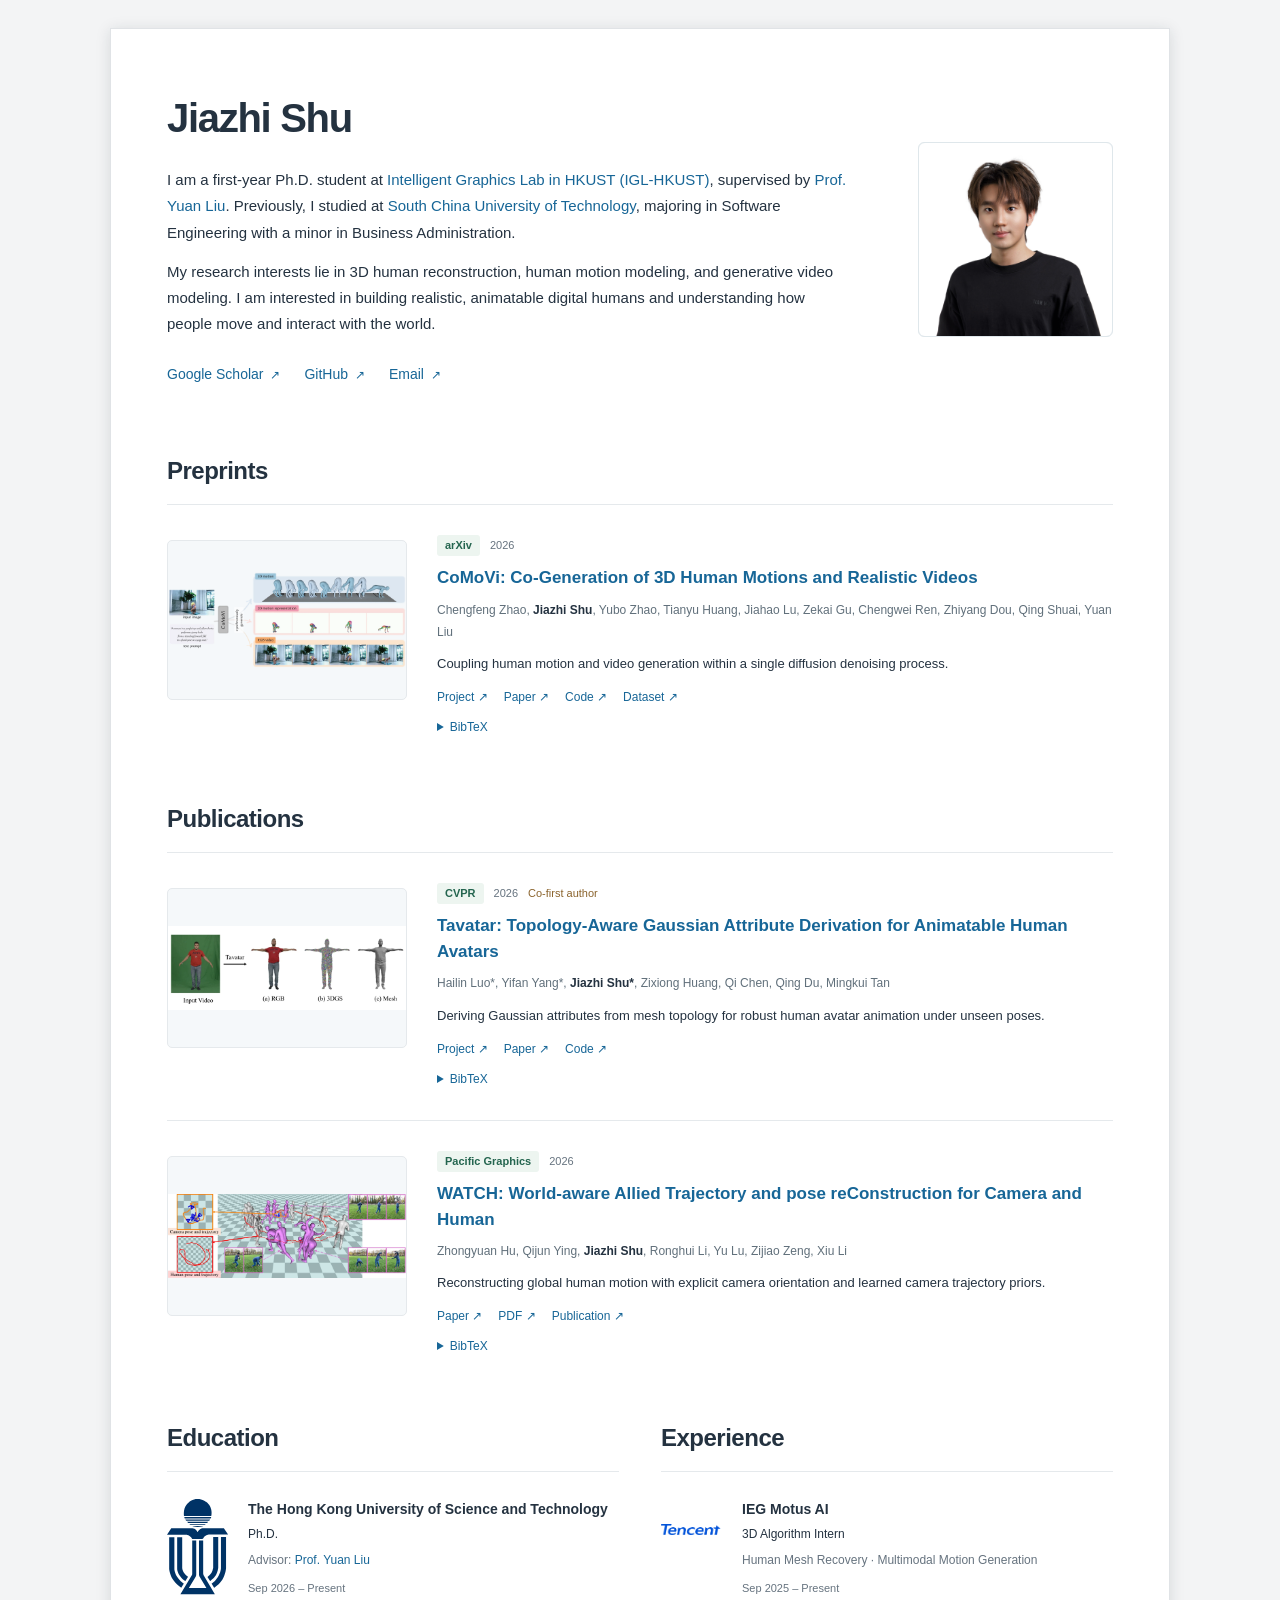
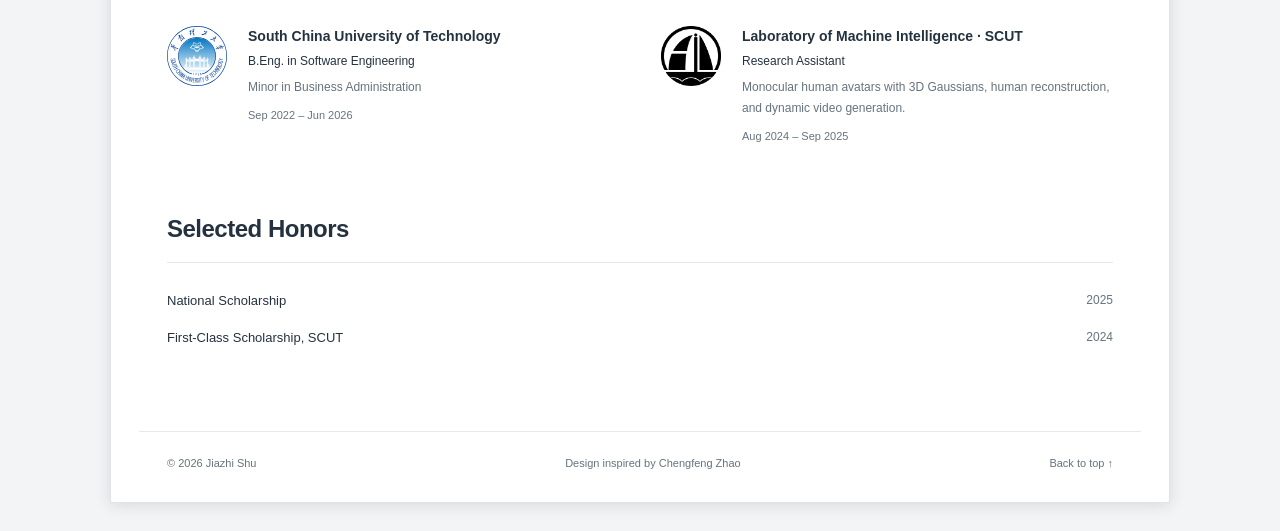
==== index.html @ 57974f41 "Update homepage portrait photo" ====
<!doctype html>
<html lang="en">
<head>
  <meta charset="utf-8">
  <meta name="viewport" content="width=device-width, initial-scale=1">
  <meta name="description" content="Jiazhi Shu (束嘉贽), HKUST. Research in human motion, video generation, and 3D computer vision.">
  <meta name="theme-color" content="#ffffff">
  <title>Jiazhi Shu</title>
  <link rel="icon" href="assets/portrait-hover.jpg?v=mouse-icon" type="image/jpeg">
  <link rel="stylesheet" href="style.css?v=paper-layout-20261015">
  <script src="script.js" defer></script>
</head>
<body>
  <a class="skip-link" href="#main">Skip to content</a>
  <div class="page-sheet">
  <main id="main">
    <section class="intro" id="about" aria-labelledby="name">
      <div class="intro-copy">
        <h1 id="name">Jiazhi Shu</h1>
        <p class="bio">I am a first-year Ph.D. student at <a href="https://liuyuan-pal.github.io/lab.html">Intelligent Graphics Lab in HKUST (IGL-HKUST)</a>, supervised by <a href="https://liuyuan-pal.github.io/">Prof. Yuan Liu</a>. Previously, I studied at <a href="https://www.scut.edu.cn/en/">South China University of Technology</a>, majoring in Software Engineering with a minor in Business Administration.</p>
        <p class="bio">My research interests lie in 3D human reconstruction, human motion modeling, and generative video modeling. I am interested in building realistic, animatable digital humans and understanding how people move and interact with the world.</p>
        <div class="profile-links" aria-label="Academic profiles">
          <a href="https://scholar.google.com/citations?user=lTIbQMkAAAAJ&amp;hl=en">Google Scholar <span aria-hidden="true">↗</span></a>
          <a href="https://github.com/JiazhiShu">GitHub <span aria-hidden="true">↗</span></a>
          <a href="mailto:jshuag@connect.ust.hk">Email <span aria-hidden="true">↗</span></a>
        </div>
      </div>
      <div class="portrait" style="aspect-ratio:1/1"><img src="assets/jiazhishu.jpg?v=20261019" alt="Portrait of Jiazhi Shu" width="1024" height="1024"></div>
    </section>
    <section class="research" id="preprints" aria-labelledby="preprints-title">
      <div class="section-heading"><h2 id="preprints-title">Preprints</h2></div>
      <article class="paper">
        <a class="paper-image" href="https://igl-hkust.github.io/CoMoVi/" aria-label="CoMoVi project page"><img src="assets/comovi.webp" alt="CoMoVi overview of co-generated human motions and realistic videos" width="640" height="400" loading="lazy"></a>
        <div class="paper-info">
          <div class="paper-meta"><span class="venue">arXiv</span><span>2026</span></div>
          <h3><a href="https://igl-hkust.github.io/CoMoVi/">CoMoVi: Co-Generation of 3D Human Motions and Realistic Videos</a></h3>
          <p class="authors">Chengfeng Zhao, <strong>Jiazhi Shu</strong>, Yubo Zhao, Tianyu Huang, Jiahao Lu, Zekai Gu, Chengwei Ren, Zhiyang Dou, Qing Shuai, Yuan Liu</p>
          <p class="paper-description">Coupling human motion and video generation within a single diffusion denoising process.</p>
          <div class="paper-links"><a href="https://igl-hkust.github.io/CoMoVi/">Project ↗</a><a href="https://arxiv.org/abs/2601.10632">Paper ↗</a><a href="https://github.com/IGL-HKUST/CoMoVi">Code ↗</a><a href="https://huggingface.co/datasets/AfterJourney/CoMoVi-Dataset">Dataset ↗</a></div>
          <details class="citation"><summary>BibTeX</summary><div class="citation-body"><button type="button" class="copy-citation">Copy citation</button><pre>@article{zhao2026comovi,
  title={CoMoVi: Co-Generation of 3D Human Motions and Realistic Videos},
  author={Zhao, Chengfeng and Shu, Jiazhi and Zhao, Yubo and Huang, Tianyu and Lu, Jiahao and Gu, Zekai and Ren, Chengwei and Dou, Zhiyang and Shuai, Qing and Liu, Yuan},
  journal={arXiv preprint arXiv:2601.10632},
  year={2026}
}</pre></div></details>
        </div>
      </article>
      <!-- Add future preprints, including Mobius, here once publication details are ready. -->
    </section>
    <section class="research" id="research" aria-labelledby="publications-title">
      <div class="section-heading"><h2 id="publications-title">Publications</h2></div>
      <article class="paper">
        <a class="paper-image" href="https://hailin545.github.io/tavatar/" aria-label="Tavatar project page"><img src="assets/tavatar.webp" alt="Tavatar animatable human avatars reconstructed from monocular video" width="640" height="400" loading="lazy"></a>
        <div class="paper-info">
          <div class="paper-meta"><span class="venue">CVPR</span><span>2026</span><span class="contribution">Co-first author</span></div>
          <h3><a href="https://hailin545.github.io/tavatar/">Tavatar: Topology-Aware Gaussian Attribute Derivation for Animatable Human Avatars</a></h3>
          <p class="authors">Hailin Luo*, Yifan Yang*, <strong>Jiazhi Shu*</strong>, Zixiong Huang, Qi Chen, Qing Du, Mingkui Tan</p>
          <p class="paper-description">Deriving Gaussian attributes from mesh topology for robust human avatar animation under unseen poses.</p>
          <div class="paper-links"><a href="https://hailin545.github.io/tavatar/">Project ↗</a><a href="https://openaccess.thecvf.com/content/CVPR2026/papers/Luo_Tavatar_Topology-Aware_Gaussian_Attribute_Derivation_for_Animatable_Human_Avatars_CVPR_2026_paper.pdf">Paper ↗</a><a href="https://github.com/hailin545/tavatar-code">Code ↗</a></div>
          <details class="citation"><summary>BibTeX</summary><div class="citation-body"><button type="button" class="copy-citation">Copy citation</button><pre>@inproceedings{luo2026tavatar,
  title={Tavatar: Topology-Aware Gaussian Attribute Derivation for Animatable Human Avatars},
  author={Luo, Hailin and Yang, Yifan and Shu, Jiazhi and Huang, Zixiong and Chen, Qi and Du, Qing and Tan, Mingkui},
  booktitle={Proceedings of the IEEE/CVF Conference on Computer Vision and Pattern Recognition},
  year={2026}
}</pre></div></details>
        </div>
      </article>
      <article class="paper">
        <a class="paper-image" href="https://arxiv.org/abs/2509.04600" aria-label="Read WATCH"><img src="assets/watch.webp" alt="WATCH reconstruction of camera trajectories and human motion in world coordinates" width="640" height="400" loading="lazy"></a>
        <div class="paper-info">
          <div class="paper-meta"><span class="venue">Pacific Graphics</span><span>2026</span></div>
          <h3><a href="https://arxiv.org/abs/2509.04600">WATCH: World-aware Allied Trajectory and pose reConstruction for Camera and Human</a></h3>
          <p class="authors">Zhongyuan Hu, Qijun Ying, <strong>Jiazhi Shu</strong>, Ronghui Li, Yu Lu, Zijiao Zeng, Xiu Li</p>
          <p class="paper-description">Reconstructing global human motion with explicit camera orientation and learned camera trajectory priors.</p>
          <div class="paper-links"><a href="https://arxiv.org/abs/2509.04600">Paper ↗</a><a href="https://arxiv.org/pdf/2509.04600">PDF ↗</a><a href="https://doi.org/10.2312/pg.20261036">Publication ↗</a></div>
          <details class="citation"><summary>BibTeX</summary><div class="citation-body"><button type="button" class="copy-citation">Copy citation</button><pre>@inproceedings{hu2026watch,
  title={WATCH: World-aware Allied Trajectory and pose reConstruction for Camera and Human},
  author={Hu, Zhongyuan and Ying, Qijun and Shu, Jiazhi and Li, Ronghui and Lu, Yu and Zeng, Zijiao and Li, Xiu},
  booktitle={Pacific Graphics 2026 - Conference Papers and Posters},
  year={2026},
  publisher={The Eurographics Association},
  doi={10.2312/pg.20261036}
}</pre></div></details>
        </div>
      </article>
    </section>
    <div class="background-grid">
    <section class="cv-section" id="education" aria-labelledby="education-title">
      <div class="section-heading"><h2 id="education-title">Education</h2></div>
      <div class="entry entry-with-logo"><img class="organization-logo" src="assets/hkust-emblem.svg" alt="HKUST"><div><h3>The Hong Kong University of Science and Technology</h3><p>Ph.D.</p><p class="entry-detail">Advisor: <a href="https://liuyuan-pal.github.io/">Prof. Yuan Liu</a></p></div><span class="date">Sep 2026 – Present</span></div>
      <div class="entry entry-with-logo"><img class="organization-logo" src="assets/scut.svg" alt="South China University of Technology"><div><h3>South China University of Technology</h3><p>B.Eng. in Software Engineering</p><p class="entry-detail">Minor in Business Administration</p></div><span class="date">Sep 2022 – Jun 2026</span></div>
    </section>
    <section class="cv-section" id="experience" aria-labelledby="experience-title">
      <div class="section-heading"><h2 id="experience-title">Experience</h2></div>
      <div class="entry entry-with-logo"><img class="organization-logo tencent-logo" src="assets/tencent.png" alt="Tencent"><div><h3>IEG Motus AI</h3><p>3D Algorithm Intern</p><p class="entry-detail">Human Mesh Recovery · Multimodal Motion Generation</p></div><span class="date">Sep 2025 – Present</span></div>
      <div class="entry entry-with-logo"><img class="organization-logo" src="assets/smil.png" alt="SCUT Machine Intelligence Laboratory"><div><h3>Laboratory of Machine Intelligence · SCUT</h3><p>Research Assistant</p><p class="entry-detail">Monocular human avatars with 3D Gaussians, human reconstruction, and dynamic video generation.</p></div><span class="date">Aug 2024 – Sep 2025</span></div>
    </section>
    </div>
    <section class="cv-section" id="honors" aria-labelledby="honors-title">
      <div class="section-heading"><h2 id="honors-title">Selected Honors</h2></div>
      <ul class="honors">
        <li><span>National Scholarship</span><time>2025</time></li>
        <li><span>First-Class Scholarship, SCUT</span><time>2024</time></li>
      </ul>
    </section>
  </main>
  <footer><span>© <span id="year">2026</span> Jiazhi Shu</span><span>Design inspired by <a href="https://afterjourney00.github.io/">Chengfeng Zhao</a></span><a href="#about">Back to top ↑</a></footer>
  </div>
  <p class="sr-only" id="copy-status" role="status" aria-live="polite"></p>
</body>
</html>
---- style.css ----
:root{--ink:#243240;--muted:#66737f;--blue:#176697;--line:#e5e9ec;--soft:#f5f8fa}*{box-sizing:border-box}html{scroll-behavior:smooth;scroll-padding-top:24px}body{margin:0;background:#fff;color:var(--ink);font:15px/1.75 -apple-system,BlinkMacSystemFont,"Segoe UI",Arial,"Noto Sans",sans-serif;-webkit-font-smoothing:antialiased}a{color:var(--blue);text-decoration:none}a:hover{text-decoration:underline;text-underline-offset:4px}a:focus-visible,button:focus-visible,summary:focus-visible{outline:3px solid #72b4de;outline-offset:5px}main,.site-header,footer{max-width:1000px;margin:auto;padding-left:36px;padding-right:36px}.site-header{display:flex;align-items:center;justify-content:space-between;padding-top:25px;padding-bottom:25px;border-bottom:1px solid var(--line)}.wordmark{font-weight:750;font-size:24px;color:var(--ink);letter-spacing:-1px}.wordmark span{color:var(--blue)}nav{display:flex;gap:30px;font-size:13px}nav a{color:var(--muted)}.intro{display:grid;grid-template-columns:minmax(0,1fr) 195px;gap:64px;align-items:center;padding:66px 0 64px}.eyebrow{font-size:10px;letter-spacing:1.6px;font-weight:650;color:var(--muted);margin:0 0 15px}h1{font-size:40px;line-height:1.25;font-weight:650;letter-spacing:-1.3px;margin:0 0 12px}h1 span{font-size:25px;font-weight:400;letter-spacing:2px;white-space:nowrap;margin-left:10px;color:#596b78}.affiliation{margin:0 0 25px;color:var(--muted);font-size:14px}.bio{margin:0 0 13px}.profile-links{display:flex;gap:24px;margin-top:24px;font-size:14px}.profile-links span{font-size:12px;margin-left:3px}.portrait{aspect-ratio:1/1.15;background:#edf2f4;border:1px solid #dfe7eb;border-radius:6px;display:flex;flex-direction:column;align-items:center;justify-content:center;color:#617c8e;position:relative}.portrait img{width:100%;height:100%;object-fit:cover;border-radius:6px}.portrait-initials{font-family:Georgia,serif;font-size:70px;line-height:1.2}.portrait-initials>span{color:#96afbd}.portrait-caption{font-size:9px;letter-spacing:3px;margin-top:20px}.research{padding-bottom:30px}.section-heading{display:flex;align-items:baseline;justify-content:space-between;border-bottom:1px solid var(--line);padding-bottom:12px}.section-heading h2{font-size:24px;font-weight:600;letter-spacing:-.5px;margin:0}.section-heading>span{font-size:12px;color:var(--muted)}.section-intro{font-size:13px;color:var(--muted);margin:14px 0 8px}.paper{display:grid;grid-template-columns:240px minmax(0,1fr);gap:30px;padding:30px 0;border-bottom:1px solid var(--line)}.paper:last-of-type{border-bottom:0}.paper-image{display:flex;align-items:center;justify-content:center;align-self:start;background:var(--soft);border:1px solid var(--line);border-radius:5px;overflow:hidden;min-height:160px;margin-top:5px}.paper-image img{display:block;width:100%;height:auto;max-height:210px;object-fit:contain}.paper-meta{display:flex;align-items:center;gap:10px;font-size:11px;color:var(--muted);margin:0 0 9px}.venue{color:#24654f;background:#edf5f0;padding:1px 8px;border-radius:3px;font-weight:600}.paper h3{font-size:17px;line-height:1.5;font-weight:650;margin:0 0 8px}.paper h3 a{color:var(--blue)}.authors{font-size:12px;line-height:1.85;color:#61707b;margin:0 0 10px}.authors strong{color:var(--ink);font-weight:650}.paper-description{font-size:13px;line-height:1.7;margin:0 0 12px}.paper-links{display:flex;flex-wrap:wrap;gap:16px;font-size:12px}.citation{margin-top:9px;font-size:12px}.citation summary{cursor:pointer;color:var(--blue);width:fit-content}.citation-body{padding:13px;background:var(--soft);border:1px solid var(--line);border-radius:4px;margin-top:10px;min-width:0}.citation pre{font-size:11px;line-height:1.7;white-space:pre-wrap;overflow-wrap:anywhere;margin-bottom:0}.copy-citation{font:inherit;background:#fff;color:var(--blue);border:1px solid #cbd9e1;border-radius:3px;padding:4px 9px;cursor:pointer}.copy-citation:hover{background:#eaf2f7}footer{display:flex;justify-content:space-between;gap:15px;flex-wrap:wrap;font-size:11px;color:var(--muted);border-top:1px solid var(--line);padding-top:22px;padding-bottom:28px;margin-top:20px}footer a{color:var(--muted)}.sr-only,.skip-link:not(:focus){position:absolute;width:1px;height:1px;padding:0;margin:-1px;overflow:hidden;clip:rect(0,0,0,0);white-space:nowrap;border:0}.skip-link:focus{position:absolute;top:8px;left:8px;background:#fff;padding:10px;z-index:10}@media(max-width:760px){main,.site-header,footer{padding-left:24px;padding-right:24px}.intro{grid-template-columns:minmax(0,1fr) 140px;gap:28px;padding:44px 0}h1{font-size:32px}h1 span{display:block;margin:10px 0 0;font-size:22px}.eyebrow{font-size:9px}.paper{grid-template-columns:190px minmax(0,1fr);gap:22px}.portrait-initials{font-size:55px}}@media(max-width:540px){body{font-size:14px}nav{gap:20px}.intro{grid-template-columns:minmax(0,1fr);gap:24px;position:relative}.intro-copy{padding-top:0}.eyebrow{max-width:230px;font-size:8px;padding-right:10px;min-height:32px}h1{font-size:30px;padding-right:90px}h1 span{font-size:20px}.portrait{position:absolute;right:0;top:42px;width:80px}.portrait-initials{font-size:36px}.portrait-caption{font-size:6px;letter-spacing:1px;margin-top:7px}.affiliation{font-size:12px;margin-top:20px}.paper{grid-template-columns:minmax(0,1fr);gap:18px}.paper-image{width:100%;min-height:0;max-height:210px;padding:12px}.paper-image img{max-height:185px}.paper h3{font-size:17px}.section-heading h2{font-size:22px}footer{font-size:10px}}@media(prefers-reduced-motion:reduce){html{scroll-behavior:auto}}@media print{nav,.copy-citation,.portrait,.skip-link{display:none}.intro{display:block;padding:25px 0}.paper{break-inside:avoid}main,.site-header,footer{max-width:none}a{color:inherit}.citation{display:none}}
.cv-section{padding-bottom:35px}.entry{display:grid;grid-template-columns:minmax(0,1fr) auto;gap:24px;margin:25px 0}.entry h3{font-size:15px;font-weight:600;line-height:1.5;margin:0 0 4px}.entry p{margin:0;font-size:13px}.entry .entry-detail{font-size:12px;color:var(--muted);margin-top:5px;max-width:610px}.date{font-size:11px;color:var(--muted);white-space:nowrap;padding-top:3px}.honors{list-style:none;padding:0;margin:20px 0}.honors li{display:flex;justify-content:space-between;gap:20px;font-size:13px;padding:7px 0}.honors time{font-size:12px;color:var(--muted)}.equal-note{font-size:11px;display:block;margin-top:6px}.contribution{color:#8a632c}.profile-links{flex-wrap:wrap}@media(max-width:540px){nav{gap:13px;font-size:11px}.entry{grid-template-columns:1fr;gap:4px}.date{grid-row:1}.honors li{font-size:12px}}

.entry-with-logo{grid-template-columns:85px minmax(0,1fr) auto;align-items:start}.organization-logo{width:78px;height:70px;object-fit:contain;align-self:center}.tencent-logo{height:50px}@media(max-width:540px){.entry-with-logo{grid-template-columns:65px minmax(0,1fr);gap:10px 15px}.entry-with-logo .organization-logo{width:60px;grid-row:1 / span 2}.entry-with-logo .date{grid-column:2;grid-row:2}}

.background-grid{display:grid;grid-template-columns:minmax(0,1fr) minmax(0,1fr);gap:42px}.background-grid .entry{grid-template-columns:65px minmax(0,1fr);gap:5px 16px;margin:27px 0}.background-grid .organization-logo{grid-column:1;grid-row:1 / span 2;width:60px;height:60px;align-self:start}.background-grid .entry>div{grid-column:2;min-width:0}.background-grid .date{grid-column:2;grid-row:2;white-space:normal}.background-grid .entry h3{font-size:14px}.background-grid .entry p{font-size:12px}@media(max-width:760px){.background-grid{grid-template-columns:minmax(0,1fr);gap:0}}

/* Simplified profile header. */
.intro{padding-top:52px}.intro .bio:first-of-type{margin-top:24px}#education .organization-logo[alt="HKUST"]{width:65px;height:auto;margin-top:8px}@media(max-width:540px){.intro{padding-top:35px}.intro .portrait{top:30px}}

#education .organization-logo[alt="HKUST"]{width:62px;height:96px;margin-top:0;object-fit:contain}

.portrait{aspect-ratio:1279/1288;overflow:hidden}.portrait img{display:block;width:100%;height:auto;object-fit:contain}


/* Centered paper surface, with a continuous edge around all content. */
body{background:#f3f4f5;padding:28px 24px}
.page-sheet{max-width:1060px;margin:0 auto;background:#fff;border:1px solid #e0e3e6;box-shadow:0 2px 14px rgba(24,38,50,.13);padding:12px 28px 0}
.page-sheet main,.page-sheet footer{max-width:100%;padding-left:28px;padding-right:28px}
@media(max-width:760px){body{padding:16px 12px}.page-sheet{padding:6px 12px 0}.page-sheet main,.page-sheet footer{padding-left:20px;padding-right:20px}}
@media(max-width:540px){body{padding:0}.page-sheet{padding:0;border:0;box-shadow:none}.page-sheet main,.page-sheet footer{padding-left:24px;padding-right:24px}}
@media print{body{background:#fff;padding:0}.page-sheet{max-width:none;margin:0;padding:0;border:0;box-shadow:none}.page-sheet main,.page-sheet footer{padding-left:0;padding-right:0}}
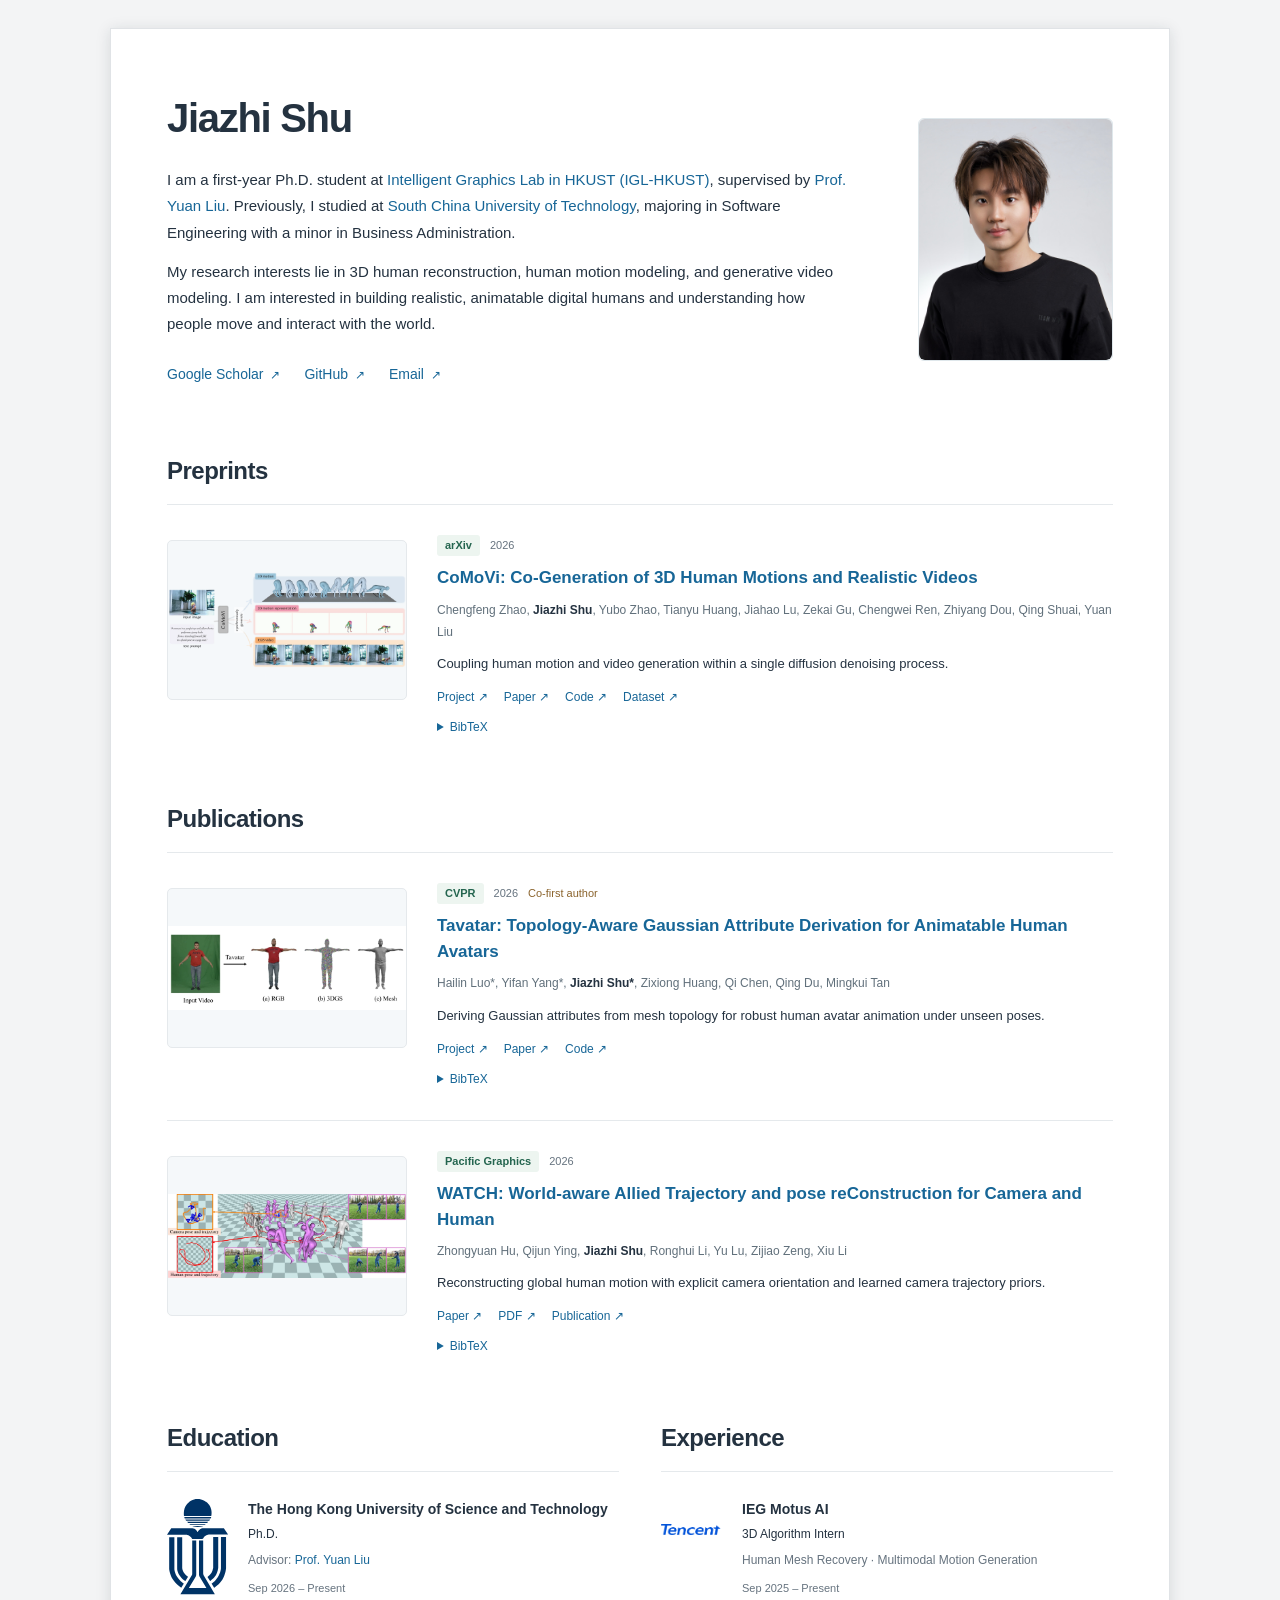
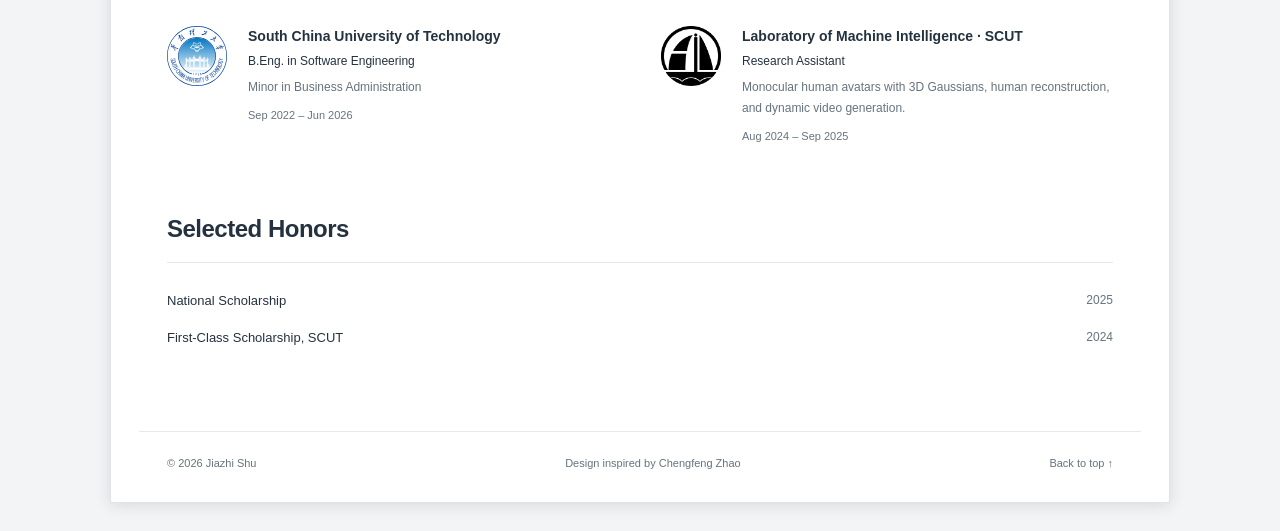
==== commit eead1b59: "Use updated portrait with a natural 4:5 crop" ====
--- a/index.html
+++ b/index.html
@@ -25,7 +25,7 @@
           <a href="mailto:jshuag@connect.ust.hk">Email <span aria-hidden="true">↗</span></a>
         </div>
       </div>
-      <div class="portrait" style="aspect-ratio:1/1"><img src="assets/jiazhishu.jpg?v=20261019" alt="Portrait of Jiazhi Shu" width="1024" height="1024"></div>
+      <div class="portrait" style="aspect-ratio:4/5"><img src="assets/jiazhishu.jpg?v=20261019-portrait2" alt="Portrait of Jiazhi Shu" width="960" height="1200"></div>
     </section>
     <section class="research" id="preprints" aria-labelledby="preprints-title">
       <div class="section-heading"><h2 id="preprints-title">Preprints</h2></div>
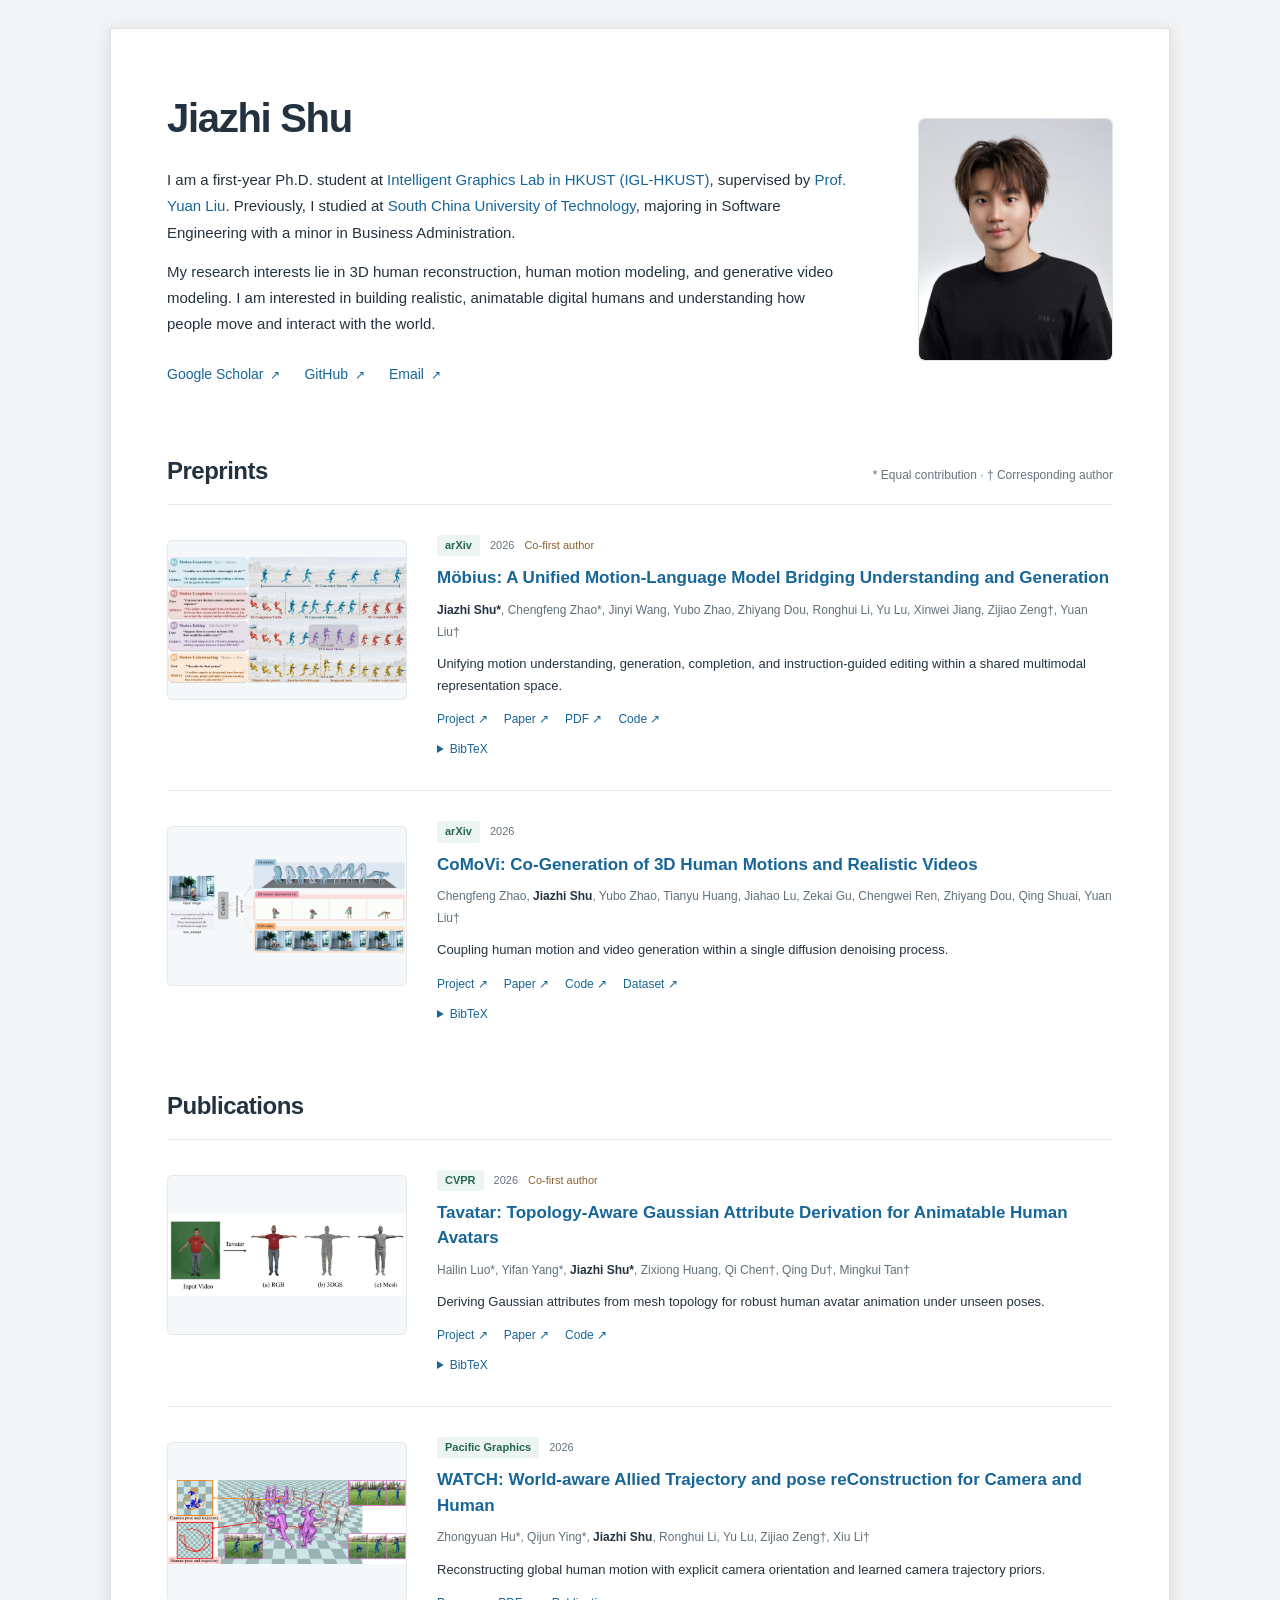
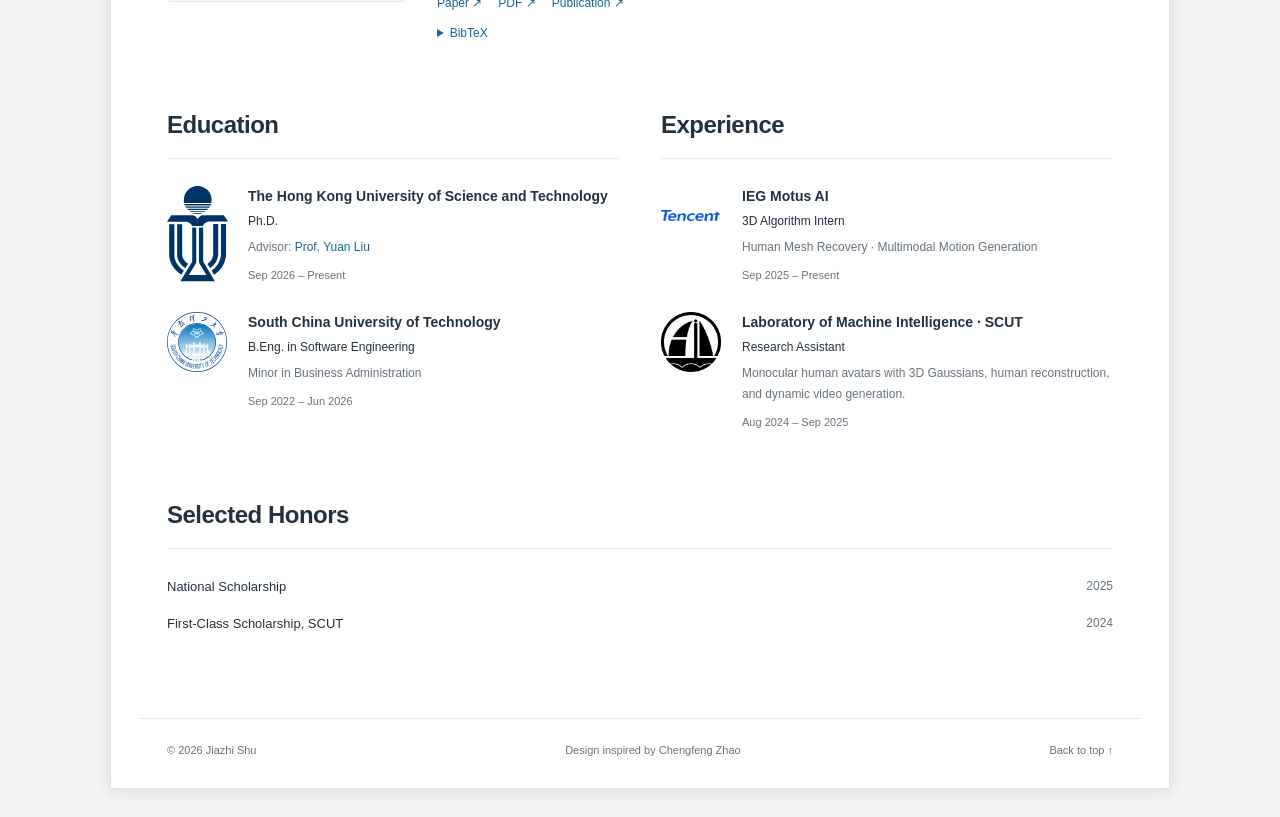
==== commit 2ae6af14: "Add Möbius preprint and mark equal contribution and corresponding authors" ====
--- a/index.html
+++ b/index.html
@@ -28,13 +28,29 @@
       <div class="portrait" style="aspect-ratio:4/5"><img src="assets/jiazhishu.jpg?v=20261019-portrait2" alt="Portrait of Jiazhi Shu" width="960" height="1200"></div>
     </section>
     <section class="research" id="preprints" aria-labelledby="preprints-title">
-      <div class="section-heading"><h2 id="preprints-title">Preprints</h2></div>
+      <div class="section-heading"><h2 id="preprints-title">Preprints</h2><span>* Equal contribution · † Corresponding author</span></div>
+      <article class="paper">
+        <a class="paper-image" href="https://jiazhishu.github.io/mobius/" aria-label="Möbius project page"><img src="assets/mobius.webp" alt="Möbius unified motion-language model for motion generation, completion, editing, and understanding" width="640" height="400" loading="lazy"></a>
+        <div class="paper-info">
+          <div class="paper-meta"><span class="venue">arXiv</span><span>2026</span><span class="contribution">Co-first author</span></div>
+          <h3><a href="https://jiazhishu.github.io/mobius/">Möbius: A Unified Motion-Language Model Bridging Understanding and Generation</a></h3>
+          <p class="authors"><strong>Jiazhi Shu*</strong>, Chengfeng Zhao*, Jinyi Wang, Yubo Zhao, Zhiyang Dou, Ronghui Li, Yu Lu, Xinwei Jiang, Zijiao Zeng†, Yuan Liu†</p>
+          <p class="paper-description">Unifying motion understanding, generation, completion, and instruction-guided editing within a shared multimodal representation space.</p>
+          <div class="paper-links"><a href="https://jiazhishu.github.io/mobius/">Project ↗</a><a href="https://arxiv.org/abs/2611.05279">Paper ↗</a><a href="https://arxiv.org/pdf/2611.05279">PDF ↗</a><a href="https://github.com/JiazhiShu/mobius-code">Code ↗</a></div>
+          <details class="citation"><summary>BibTeX</summary><div class="citation-body"><button type="button" class="copy-citation">Copy citation</button><pre>@article{shu2026mobius,
+  title={M{\"o}bius: A Unified Motion-Language Model Bridging Understanding and Generation},
+  author={Shu, Jiazhi and Zhao, Chengfeng and Wang, Jinyi and Zhao, Yubo and Dou, Zhiyang and Li, Ronghui and Lu, Yu and Jiang, Xinwei and Zeng, Zijiao and Liu, Yuan},
+  journal={arXiv preprint arXiv:2611.05279},
+  year={2026}
+}</pre></div></details>
+        </div>
+      </article>
       <article class="paper">
         <a class="paper-image" href="https://igl-hkust.github.io/CoMoVi/" aria-label="CoMoVi project page"><img src="assets/comovi.webp" alt="CoMoVi overview of co-generated human motions and realistic videos" width="640" height="400" loading="lazy"></a>
         <div class="paper-info">
           <div class="paper-meta"><span class="venue">arXiv</span><span>2026</span></div>
           <h3><a href="https://igl-hkust.github.io/CoMoVi/">CoMoVi: Co-Generation of 3D Human Motions and Realistic Videos</a></h3>
-          <p class="authors">Chengfeng Zhao, <strong>Jiazhi Shu</strong>, Yubo Zhao, Tianyu Huang, Jiahao Lu, Zekai Gu, Chengwei Ren, Zhiyang Dou, Qing Shuai, Yuan Liu</p>
+          <p class="authors">Chengfeng Zhao, <strong>Jiazhi Shu</strong>, Yubo Zhao, Tianyu Huang, Jiahao Lu, Zekai Gu, Chengwei Ren, Zhiyang Dou, Qing Shuai, Yuan Liu†</p>
           <p class="paper-description">Coupling human motion and video generation within a single diffusion denoising process.</p>
           <div class="paper-links"><a href="https://igl-hkust.github.io/CoMoVi/">Project ↗</a><a href="https://arxiv.org/abs/2601.10632">Paper ↗</a><a href="https://github.com/IGL-HKUST/CoMoVi">Code ↗</a><a href="https://huggingface.co/datasets/AfterJourney/CoMoVi-Dataset">Dataset ↗</a></div>
           <details class="citation"><summary>BibTeX</summary><div class="citation-body"><button type="button" class="copy-citation">Copy citation</button><pre>@article{zhao2026comovi,
@@ -45,7 +61,6 @@
 }</pre></div></details>
         </div>
       </article>
-      <!-- Add future preprints, including Mobius, here once publication details are ready. -->
     </section>
     <section class="research" id="research" aria-labelledby="publications-title">
       <div class="section-heading"><h2 id="publications-title">Publications</h2></div>
@@ -54,7 +69,7 @@
         <div class="paper-info">
           <div class="paper-meta"><span class="venue">CVPR</span><span>2026</span><span class="contribution">Co-first author</span></div>
           <h3><a href="https://hailin545.github.io/tavatar/">Tavatar: Topology-Aware Gaussian Attribute Derivation for Animatable Human Avatars</a></h3>
-          <p class="authors">Hailin Luo*, Yifan Yang*, <strong>Jiazhi Shu*</strong>, Zixiong Huang, Qi Chen, Qing Du, Mingkui Tan</p>
+          <p class="authors">Hailin Luo*, Yifan Yang*, <strong>Jiazhi Shu*</strong>, Zixiong Huang, Qi Chen†, Qing Du†, Mingkui Tan†</p>
           <p class="paper-description">Deriving Gaussian attributes from mesh topology for robust human avatar animation under unseen poses.</p>
           <div class="paper-links"><a href="https://hailin545.github.io/tavatar/">Project ↗</a><a href="https://openaccess.thecvf.com/content/CVPR2026/papers/Luo_Tavatar_Topology-Aware_Gaussian_Attribute_Derivation_for_Animatable_Human_Avatars_CVPR_2026_paper.pdf">Paper ↗</a><a href="https://github.com/hailin545/tavatar-code">Code ↗</a></div>
           <details class="citation"><summary>BibTeX</summary><div class="citation-body"><button type="button" class="copy-citation">Copy citation</button><pre>@inproceedings{luo2026tavatar,
@@ -70,7 +85,7 @@
         <div class="paper-info">
           <div class="paper-meta"><span class="venue">Pacific Graphics</span><span>2026</span></div>
           <h3><a href="https://arxiv.org/abs/2509.04600">WATCH: World-aware Allied Trajectory and pose reConstruction for Camera and Human</a></h3>
-          <p class="authors">Zhongyuan Hu, Qijun Ying, <strong>Jiazhi Shu</strong>, Ronghui Li, Yu Lu, Zijiao Zeng, Xiu Li</p>
+          <p class="authors">Zhongyuan Hu*, Qijun Ying*, <strong>Jiazhi Shu</strong>, Ronghui Li, Yu Lu, Zijiao Zeng†, Xiu Li†</p>
           <p class="paper-description">Reconstructing global human motion with explicit camera orientation and learned camera trajectory priors.</p>
           <div class="paper-links"><a href="https://arxiv.org/abs/2509.04600">Paper ↗</a><a href="https://arxiv.org/pdf/2509.04600">PDF ↗</a><a href="https://doi.org/10.2312/pg.20261036">Publication ↗</a></div>
           <details class="citation"><summary>BibTeX</summary><div class="citation-body"><button type="button" class="copy-citation">Copy citation</button><pre>@inproceedings{hu2026watch,
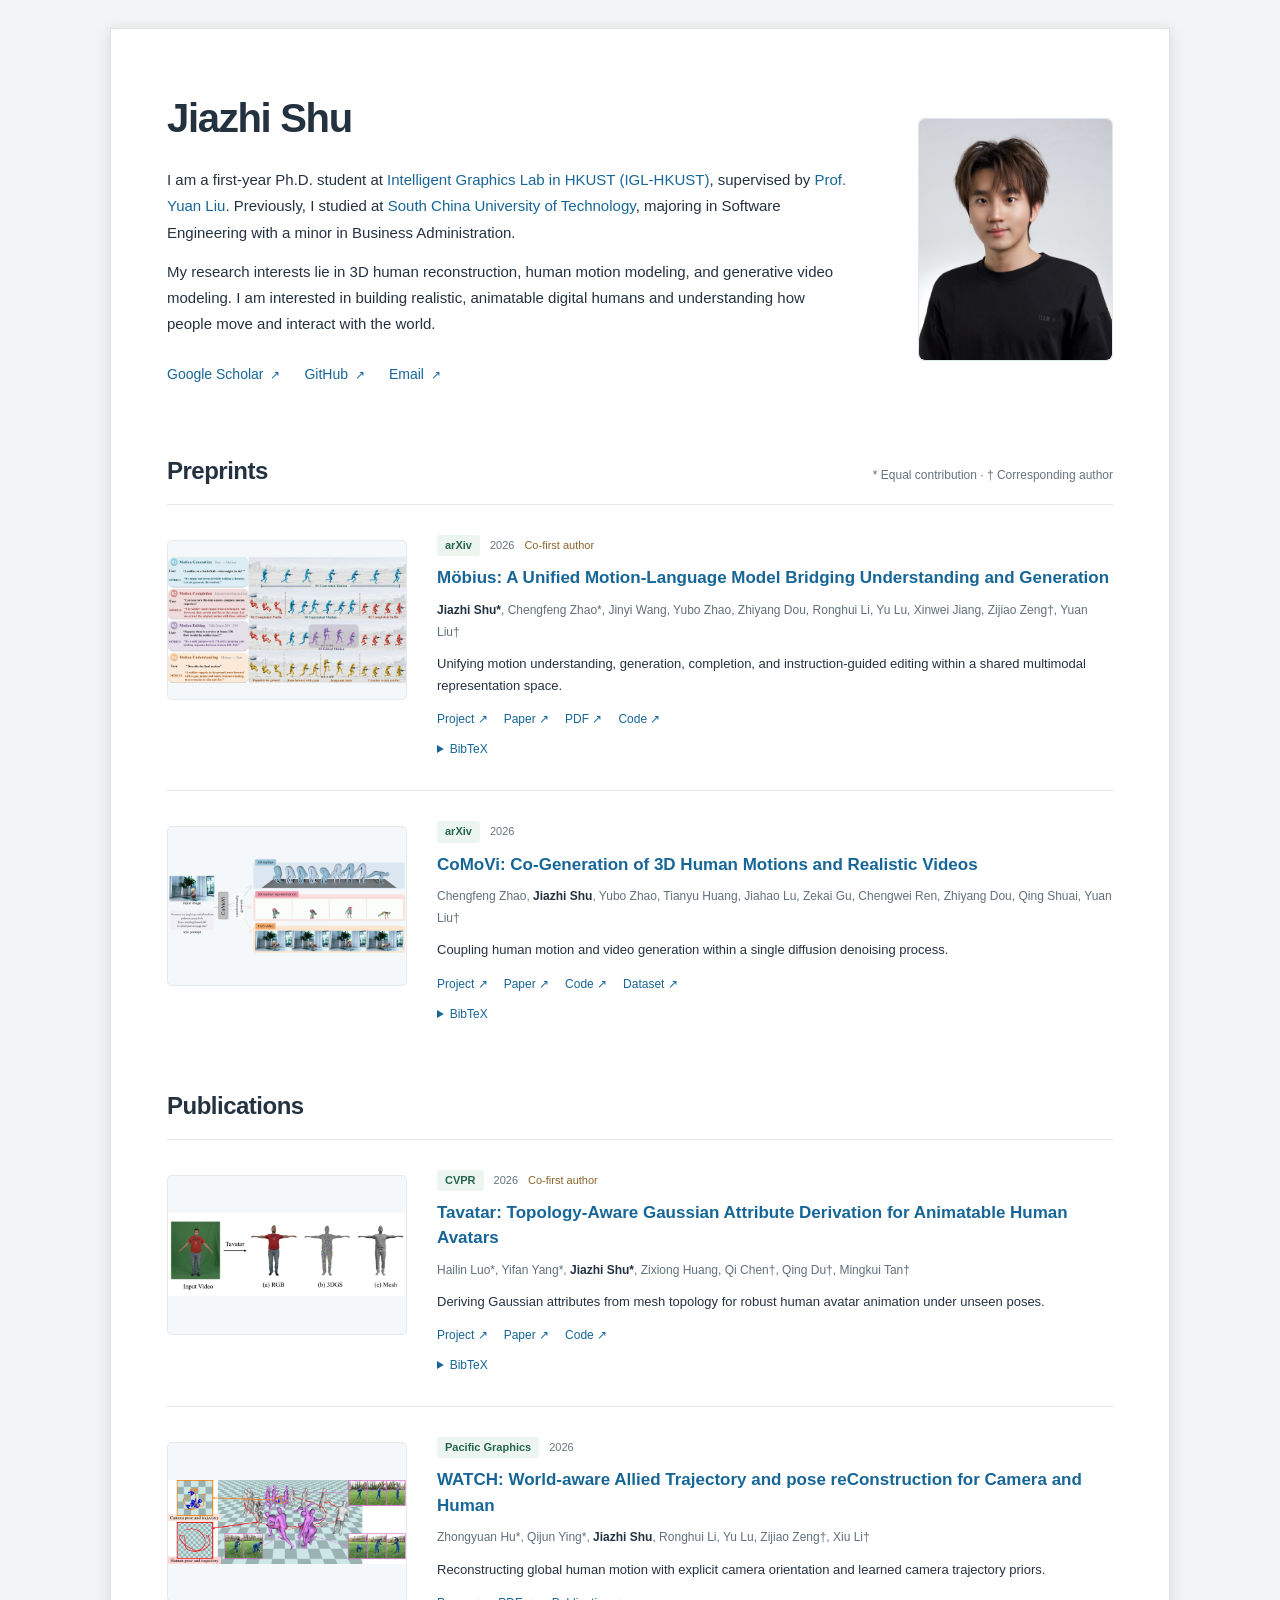
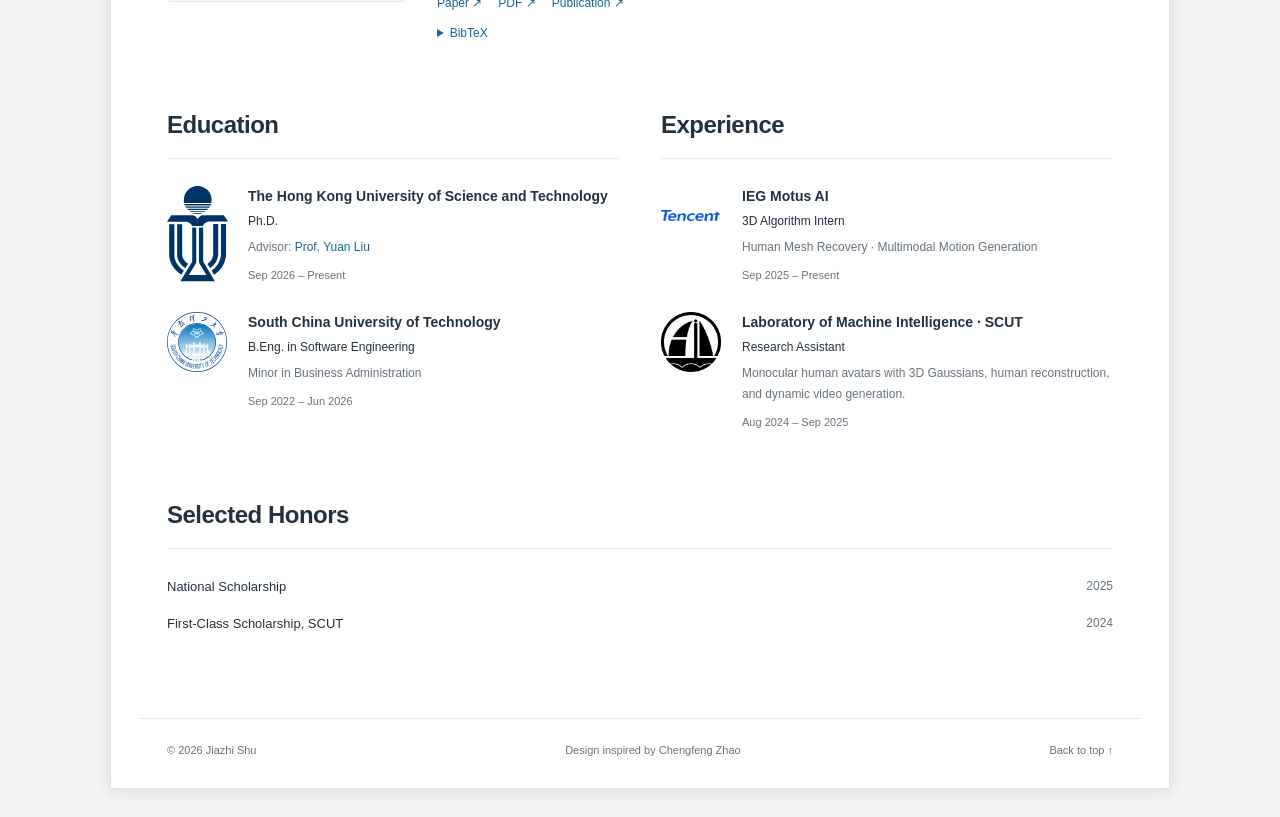
==== commit 62843767: "Update Möbius cover image from teaser.pdf" ====
--- a/index.html
+++ b/index.html
@@ -30,7 +30,7 @@
     <section class="research" id="preprints" aria-labelledby="preprints-title">
       <div class="section-heading"><h2 id="preprints-title">Preprints</h2><span>* Equal contribution · † Corresponding author</span></div>
       <article class="paper">
-        <a class="paper-image" href="https://jiazhishu.github.io/mobius/" aria-label="Möbius project page"><img src="assets/mobius.webp" alt="Möbius unified motion-language model for motion generation, completion, editing, and understanding" width="640" height="400" loading="lazy"></a>
+        <a class="paper-image" href="https://jiazhishu.github.io/mobius/" aria-label="Möbius project page"><img src="assets/mobius.webp?v=20261104-teaser" alt="Möbius unified motion-language model for motion generation, completion, editing, and understanding" width="640" height="400" loading="lazy"></a>
         <div class="paper-info">
           <div class="paper-meta"><span class="venue">arXiv</span><span>2026</span><span class="contribution">Co-first author</span></div>
           <h3><a href="https://jiazhishu.github.io/mobius/">Möbius: A Unified Motion-Language Model Bridging Understanding and Generation</a></h3>
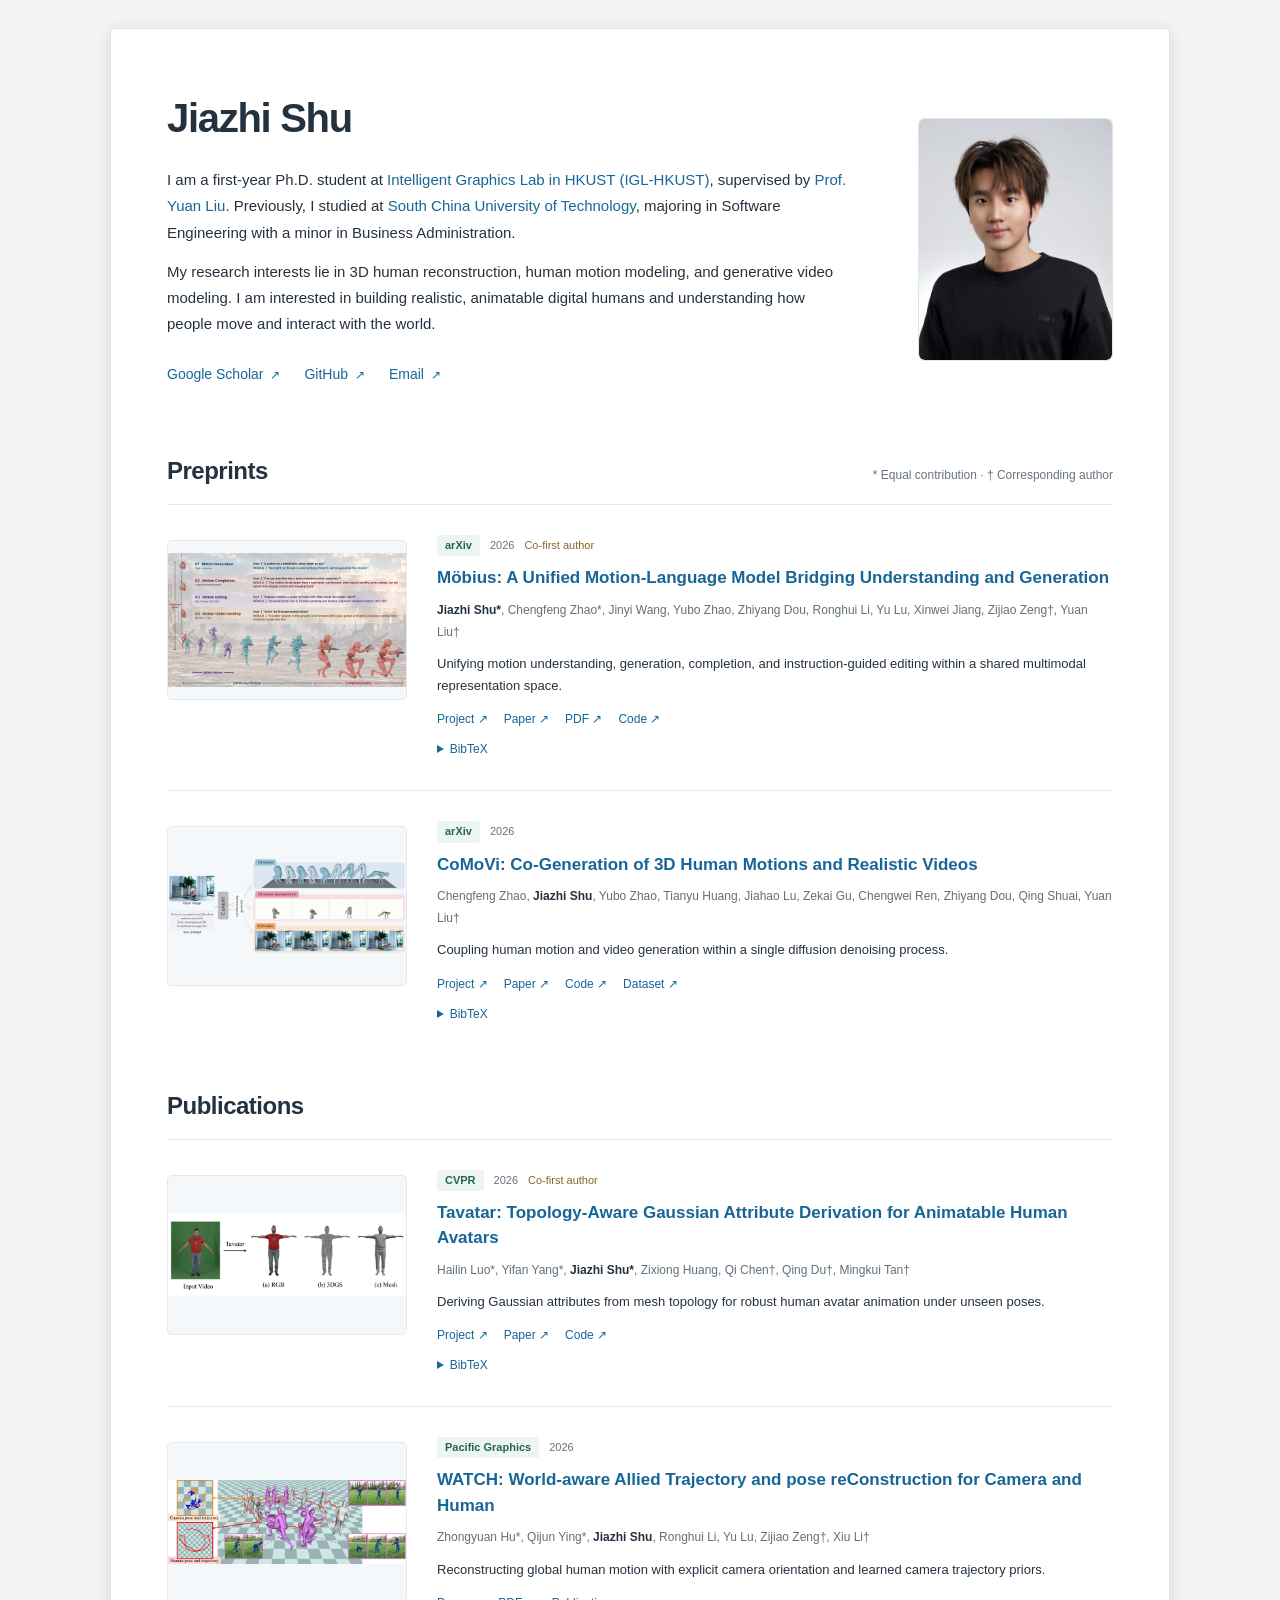
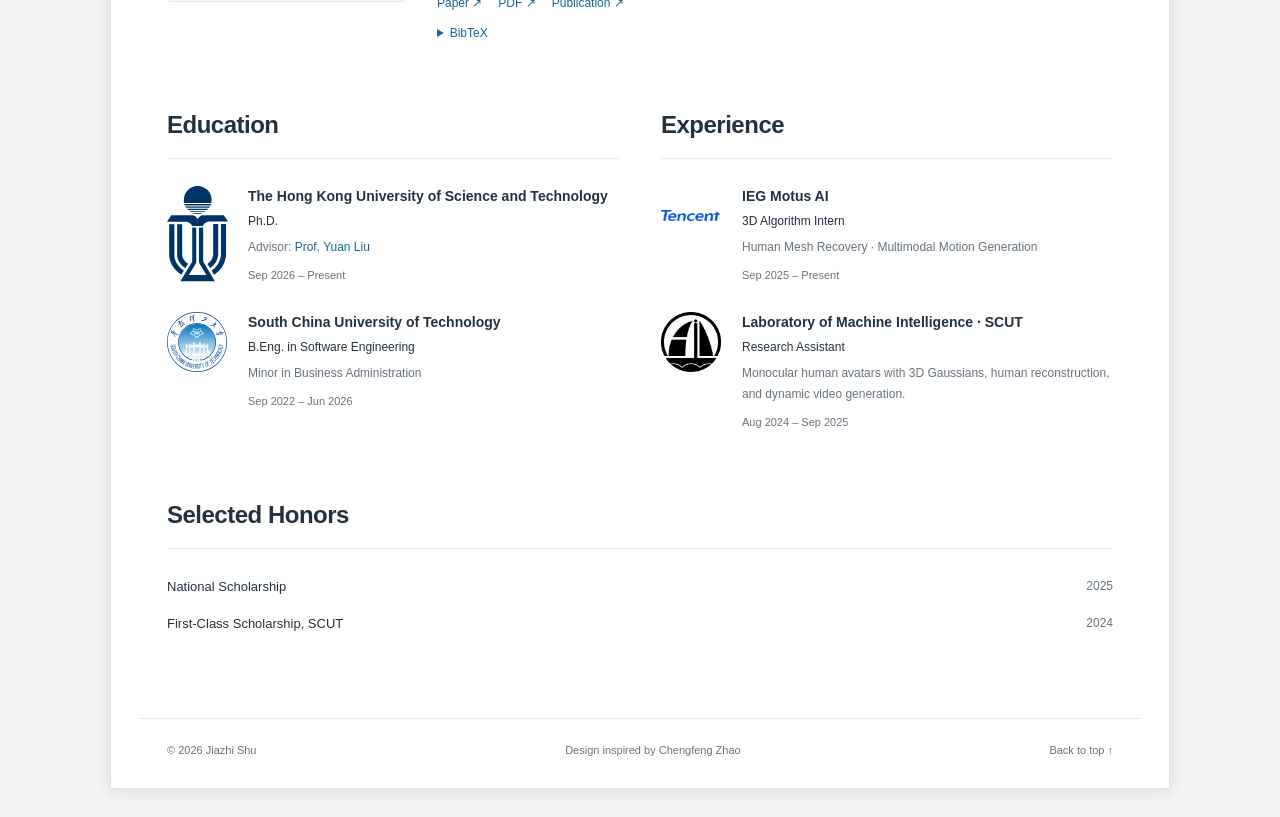
==== commit 63feca2d: "Update Möbius cover image to Teaser_v3.pdf" ====
--- a/index.html
+++ b/index.html
@@ -30,7 +30,7 @@
     <section class="research" id="preprints" aria-labelledby="preprints-title">
       <div class="section-heading"><h2 id="preprints-title">Preprints</h2><span>* Equal contribution · † Corresponding author</span></div>
       <article class="paper">
-        <a class="paper-image" href="https://jiazhishu.github.io/mobius/" aria-label="Möbius project page"><img src="assets/mobius.webp?v=20261104-teaser" alt="Möbius unified motion-language model for motion generation, completion, editing, and understanding" width="640" height="400" loading="lazy"></a>
+        <a class="paper-image" href="https://jiazhishu.github.io/mobius/" aria-label="Möbius project page"><img src="assets/mobius.webp?v=20261104-teaser-v3" alt="Möbius unified motion-language model for motion generation, completion, editing, and understanding" width="640" height="400" loading="lazy"></a>
         <div class="paper-info">
           <div class="paper-meta"><span class="venue">arXiv</span><span>2026</span><span class="contribution">Co-first author</span></div>
           <h3><a href="https://jiazhishu.github.io/mobius/">Möbius: A Unified Motion-Language Model Bridging Understanding and Generation</a></h3>
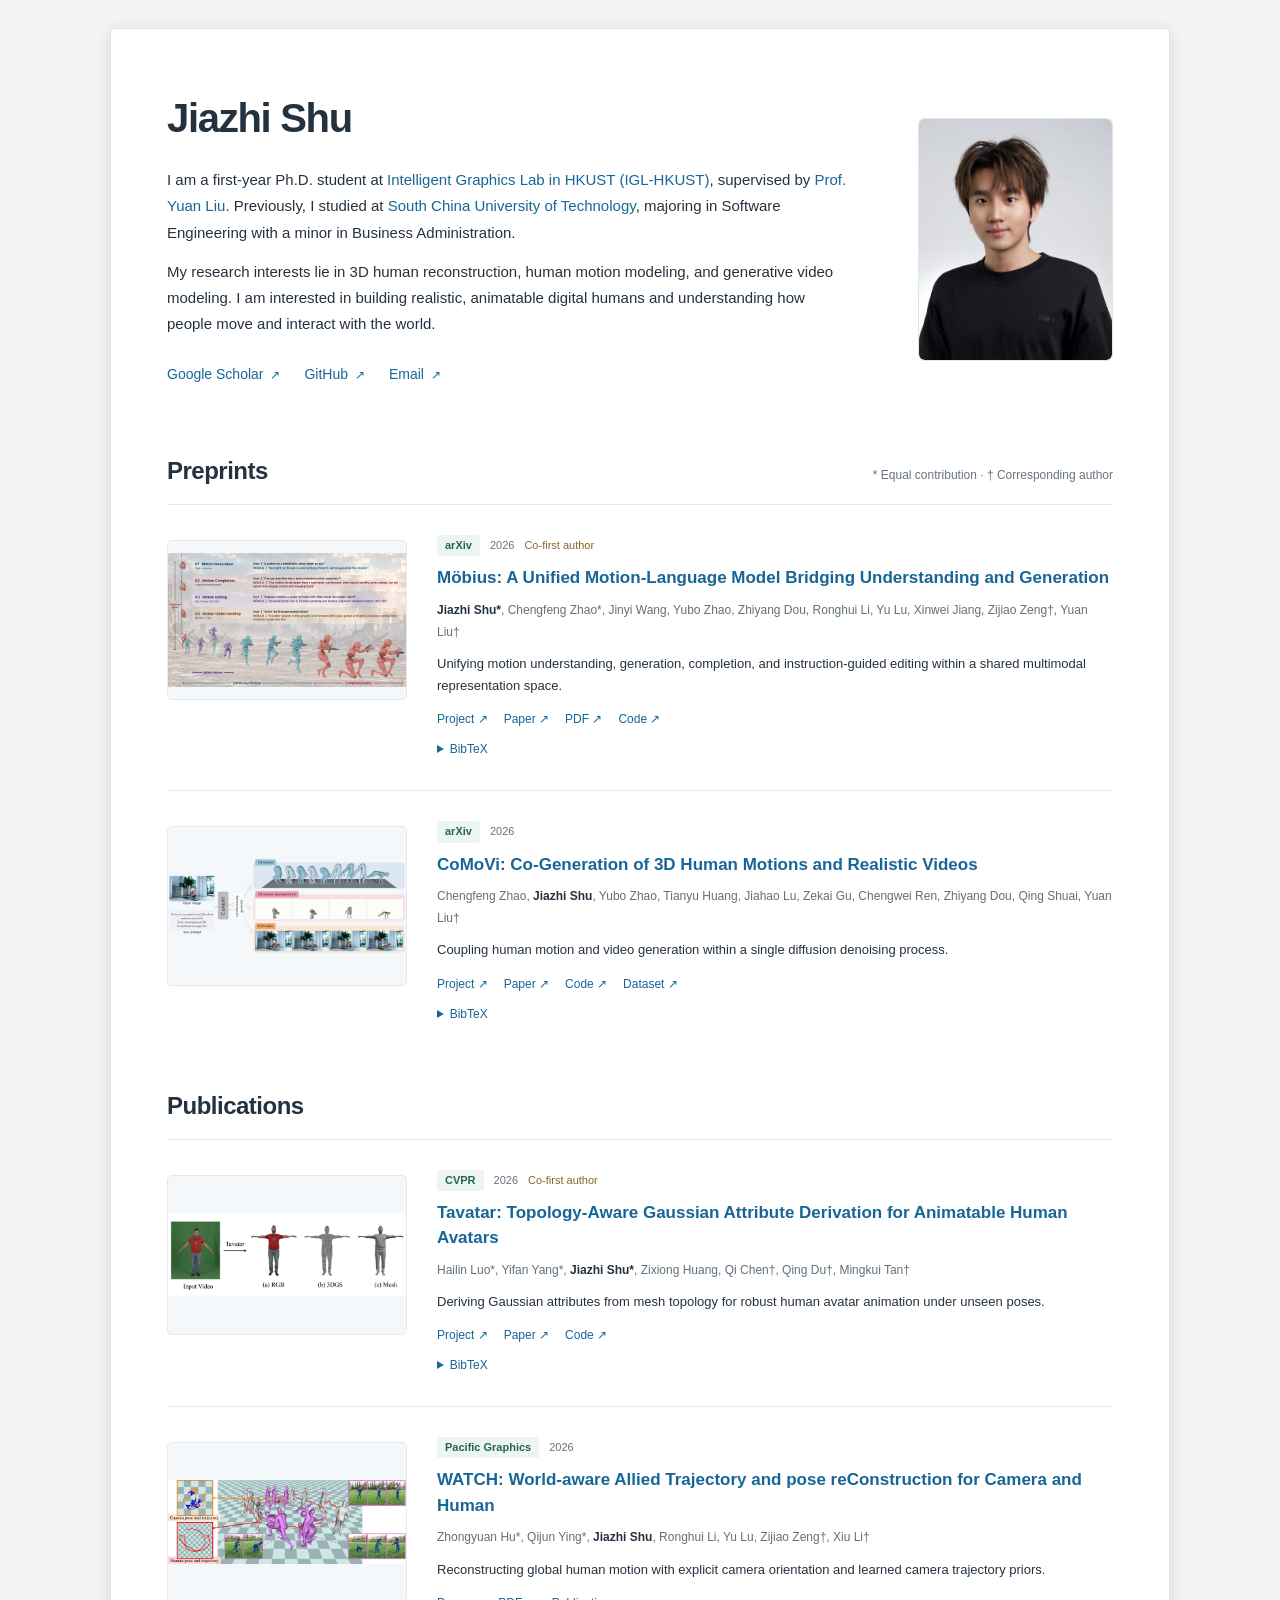
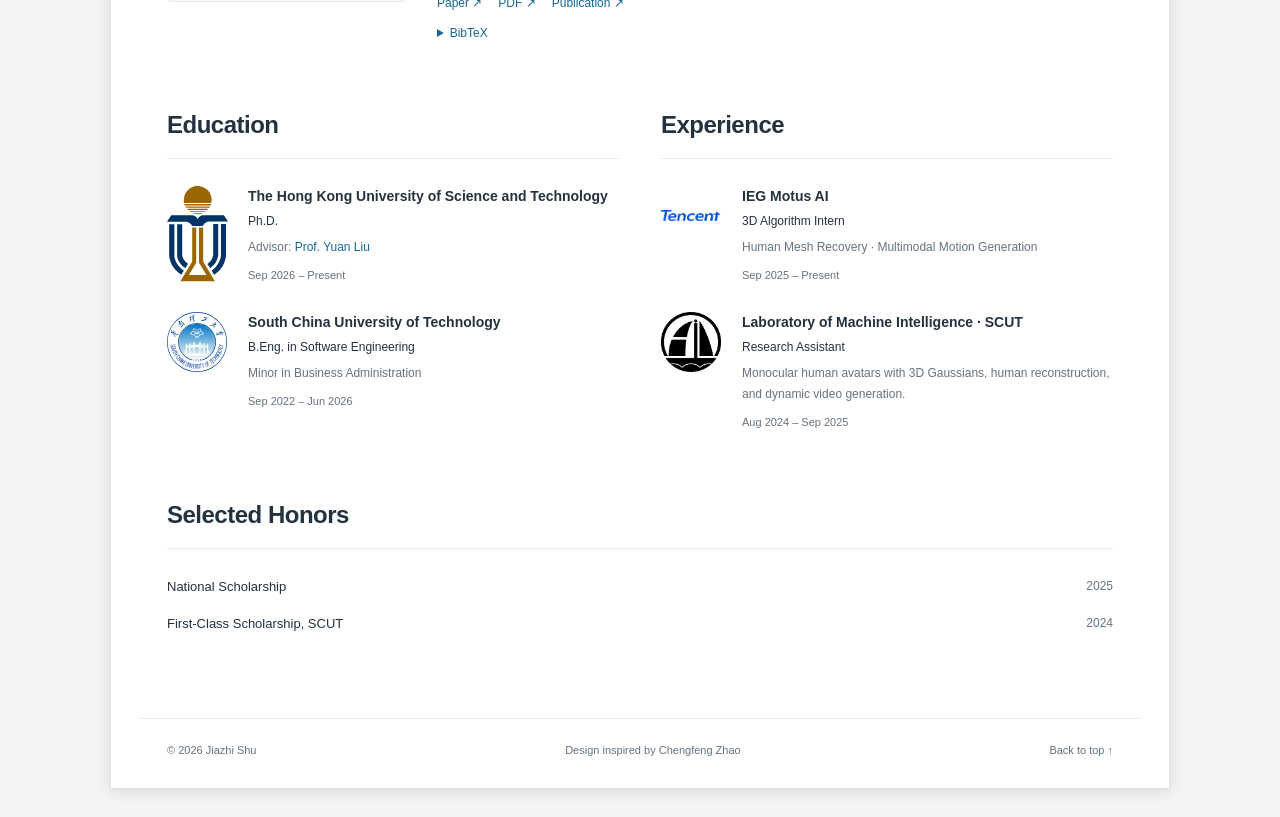
==== commit a115feaa: "Update HKUST emblem to official gold-and-blue vector SVG" ====
--- a/index.html
+++ b/index.html
@@ -102,7 +102,7 @@
     <div class="background-grid">
     <section class="cv-section" id="education" aria-labelledby="education-title">
       <div class="section-heading"><h2 id="education-title">Education</h2></div>
-      <div class="entry entry-with-logo"><img class="organization-logo" src="assets/hkust-emblem.svg" alt="HKUST"><div><h3>The Hong Kong University of Science and Technology</h3><p>Ph.D.</p><p class="entry-detail">Advisor: <a href="https://liuyuan-pal.github.io/">Prof. Yuan Liu</a></p></div><span class="date">Sep 2026 – Present</span></div>
+      <div class="entry entry-with-logo"><img class="organization-logo" src="assets/hkust-emblem.svg?v=20261104-gold-blue" alt="HKUST"><div><h3>The Hong Kong University of Science and Technology</h3><p>Ph.D.</p><p class="entry-detail">Advisor: <a href="https://liuyuan-pal.github.io/">Prof. Yuan Liu</a></p></div><span class="date">Sep 2026 – Present</span></div>
       <div class="entry entry-with-logo"><img class="organization-logo" src="assets/scut.svg" alt="South China University of Technology"><div><h3>South China University of Technology</h3><p>B.Eng. in Software Engineering</p><p class="entry-detail">Minor in Business Administration</p></div><span class="date">Sep 2022 – Jun 2026</span></div>
     </section>
     <section class="cv-section" id="experience" aria-labelledby="experience-title">
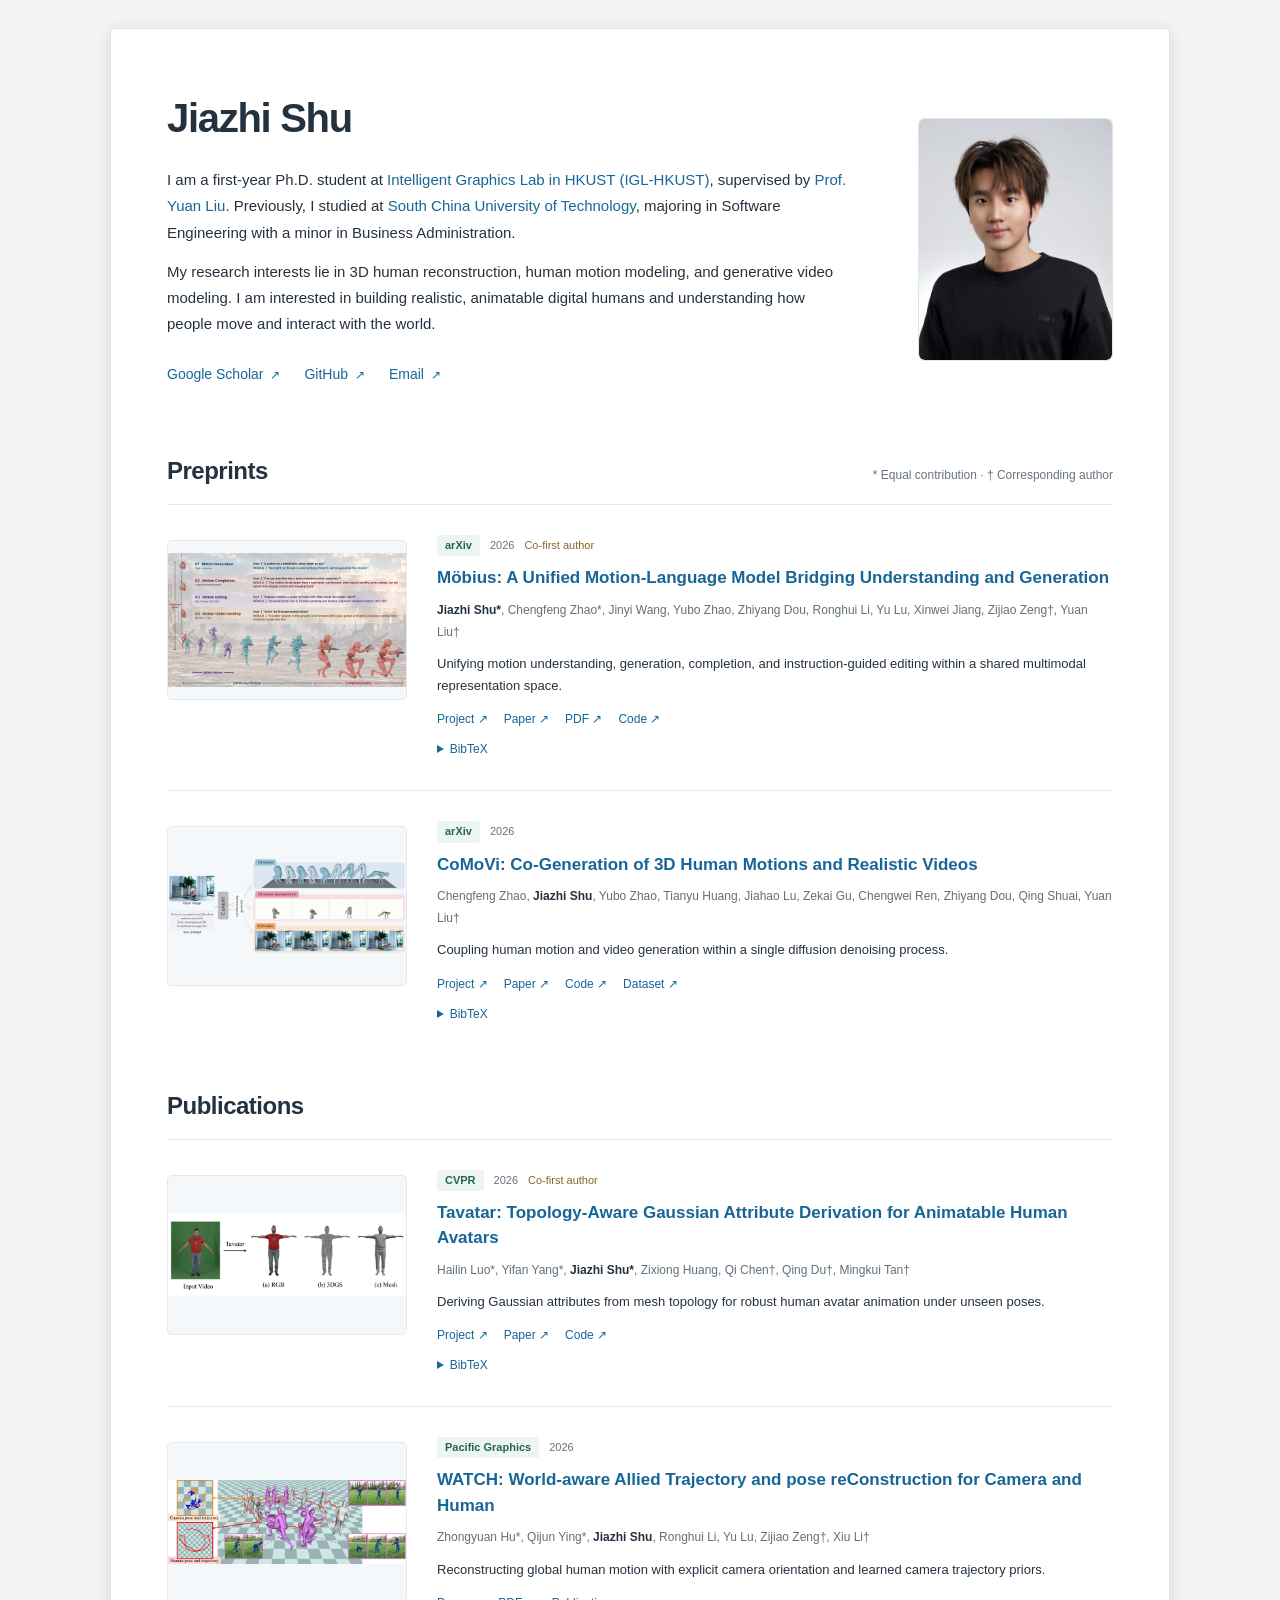
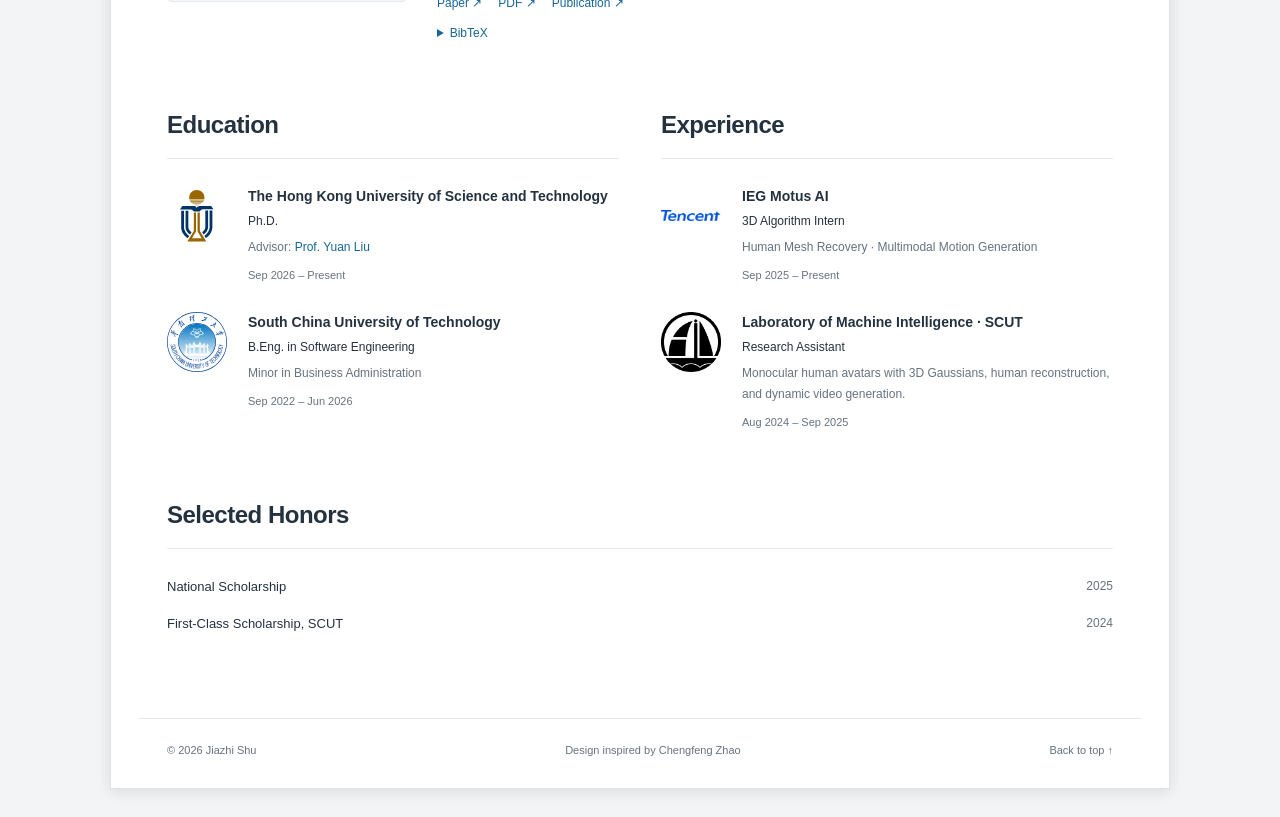
==== commit 7db902e1: "Balance HKUST emblem size with SCUT logo" ====
--- a/index.html
+++ b/index.html
@@ -7,7 +7,7 @@
   <meta name="theme-color" content="#ffffff">
   <title>Jiazhi Shu</title>
   <link rel="icon" href="assets/portrait-hover.jpg?v=mouse-icon" type="image/jpeg">
-  <link rel="stylesheet" href="style.css?v=paper-layout-20261015">
+  <link rel="stylesheet" href="style.css?v=paper-layout-20261104">
   <script src="script.js" defer></script>
 </head>
 <body>
--- a/style.css
+++ b/style.css
@@ -6,9 +6,9 @@
 .background-grid{display:grid;grid-template-columns:minmax(0,1fr) minmax(0,1fr);gap:42px}.background-grid .entry{grid-template-columns:65px minmax(0,1fr);gap:5px 16px;margin:27px 0}.background-grid .organization-logo{grid-column:1;grid-row:1 / span 2;width:60px;height:60px;align-self:start}.background-grid .entry>div{grid-column:2;min-width:0}.background-grid .date{grid-column:2;grid-row:2;white-space:normal}.background-grid .entry h3{font-size:14px}.background-grid .entry p{font-size:12px}@media(max-width:760px){.background-grid{grid-template-columns:minmax(0,1fr);gap:0}}
 
 /* Simplified profile header. */
-.intro{padding-top:52px}.intro .bio:first-of-type{margin-top:24px}#education .organization-logo[alt="HKUST"]{width:65px;height:auto;margin-top:8px}@media(max-width:540px){.intro{padding-top:35px}.intro .portrait{top:30px}}
+.intro{padding-top:52px}.intro .bio:first-of-type{margin-top:24px}@media(max-width:540px){.intro{padding-top:35px}.intro .portrait{top:30px}}
 
-#education .organization-logo[alt="HKUST"]{width:62px;height:96px;margin-top:0;object-fit:contain}
+#education .organization-logo[alt="HKUST"]{width:60px;height:52px;margin-top:4px;object-fit:contain}
 
 .portrait{aspect-ratio:1279/1288;overflow:hidden}.portrait img{display:block;width:100%;height:auto;object-fit:contain}
 
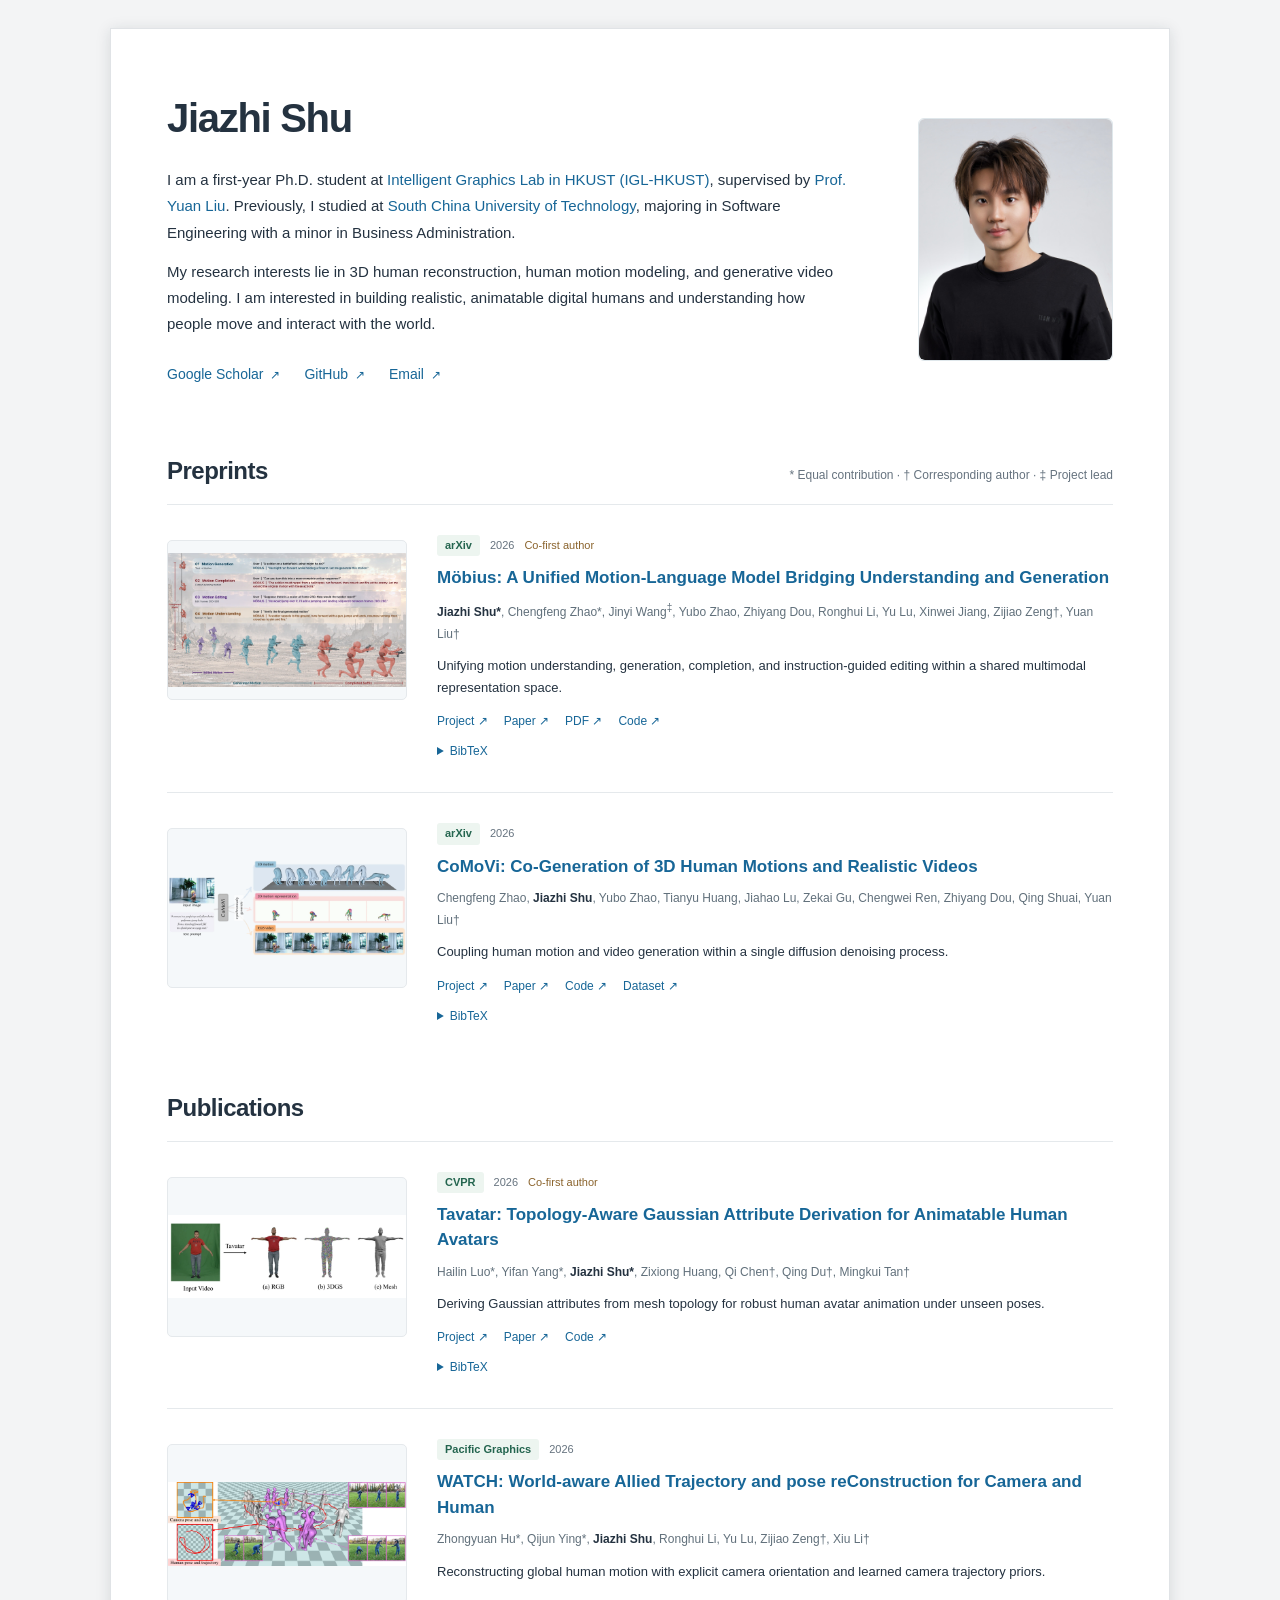
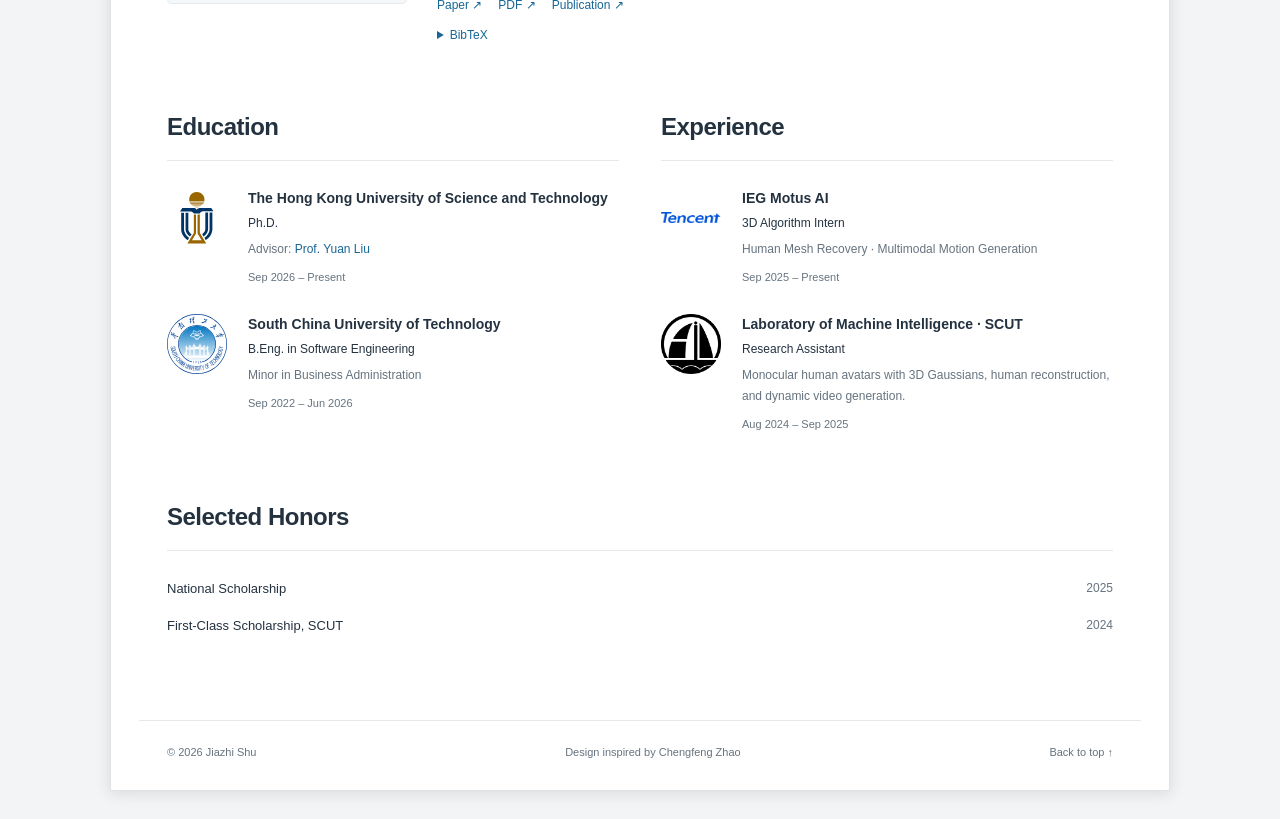
==== commit d0b77a9c: "Mark Jinyi Wang as Mobius project lead" ====
--- a/index.html
+++ b/index.html
@@ -28,13 +28,13 @@
       <div class="portrait" style="aspect-ratio:4/5"><img src="assets/jiazhishu.jpg?v=20261019-portrait2" alt="Portrait of Jiazhi Shu" width="960" height="1200"></div>
     </section>
     <section class="research" id="preprints" aria-labelledby="preprints-title">
-      <div class="section-heading"><h2 id="preprints-title">Preprints</h2><span>* Equal contribution · † Corresponding author</span></div>
+      <div class="section-heading"><h2 id="preprints-title">Preprints</h2><span>* Equal contribution · † Corresponding author · ‡ Project lead</span></div>
       <article class="paper">
         <a class="paper-image" href="https://jiazhishu.github.io/mobius/" aria-label="Möbius project page"><img src="assets/mobius.webp?v=20261104-teaser-v3" alt="Möbius unified motion-language model for motion generation, completion, editing, and understanding" width="640" height="400" loading="lazy"></a>
         <div class="paper-info">
           <div class="paper-meta"><span class="venue">arXiv</span><span>2026</span><span class="contribution">Co-first author</span></div>
           <h3><a href="https://jiazhishu.github.io/mobius/">Möbius: A Unified Motion-Language Model Bridging Understanding and Generation</a></h3>
-          <p class="authors"><strong>Jiazhi Shu*</strong>, Chengfeng Zhao*, Jinyi Wang, Yubo Zhao, Zhiyang Dou, Ronghui Li, Yu Lu, Xinwei Jiang, Zijiao Zeng†, Yuan Liu†</p>
+          <p class="authors"><strong>Jiazhi Shu*</strong>, Chengfeng Zhao*, Jinyi Wang<sup aria-label="Project lead">‡</sup>, Yubo Zhao, Zhiyang Dou, Ronghui Li, Yu Lu, Xinwei Jiang, Zijiao Zeng†, Yuan Liu†</p>
           <p class="paper-description">Unifying motion understanding, generation, completion, and instruction-guided editing within a shared multimodal representation space.</p>
           <div class="paper-links"><a href="https://jiazhishu.github.io/mobius/">Project ↗</a><a href="https://arxiv.org/abs/2611.05279">Paper ↗</a><a href="https://arxiv.org/pdf/2611.05279">PDF ↗</a><a href="https://github.com/JiazhiShu/mobius-code">Code ↗</a></div>
           <details class="citation"><summary>BibTeX</summary><div class="citation-body"><button type="button" class="copy-citation">Copy citation</button><pre>@article{shu2026mobius,
